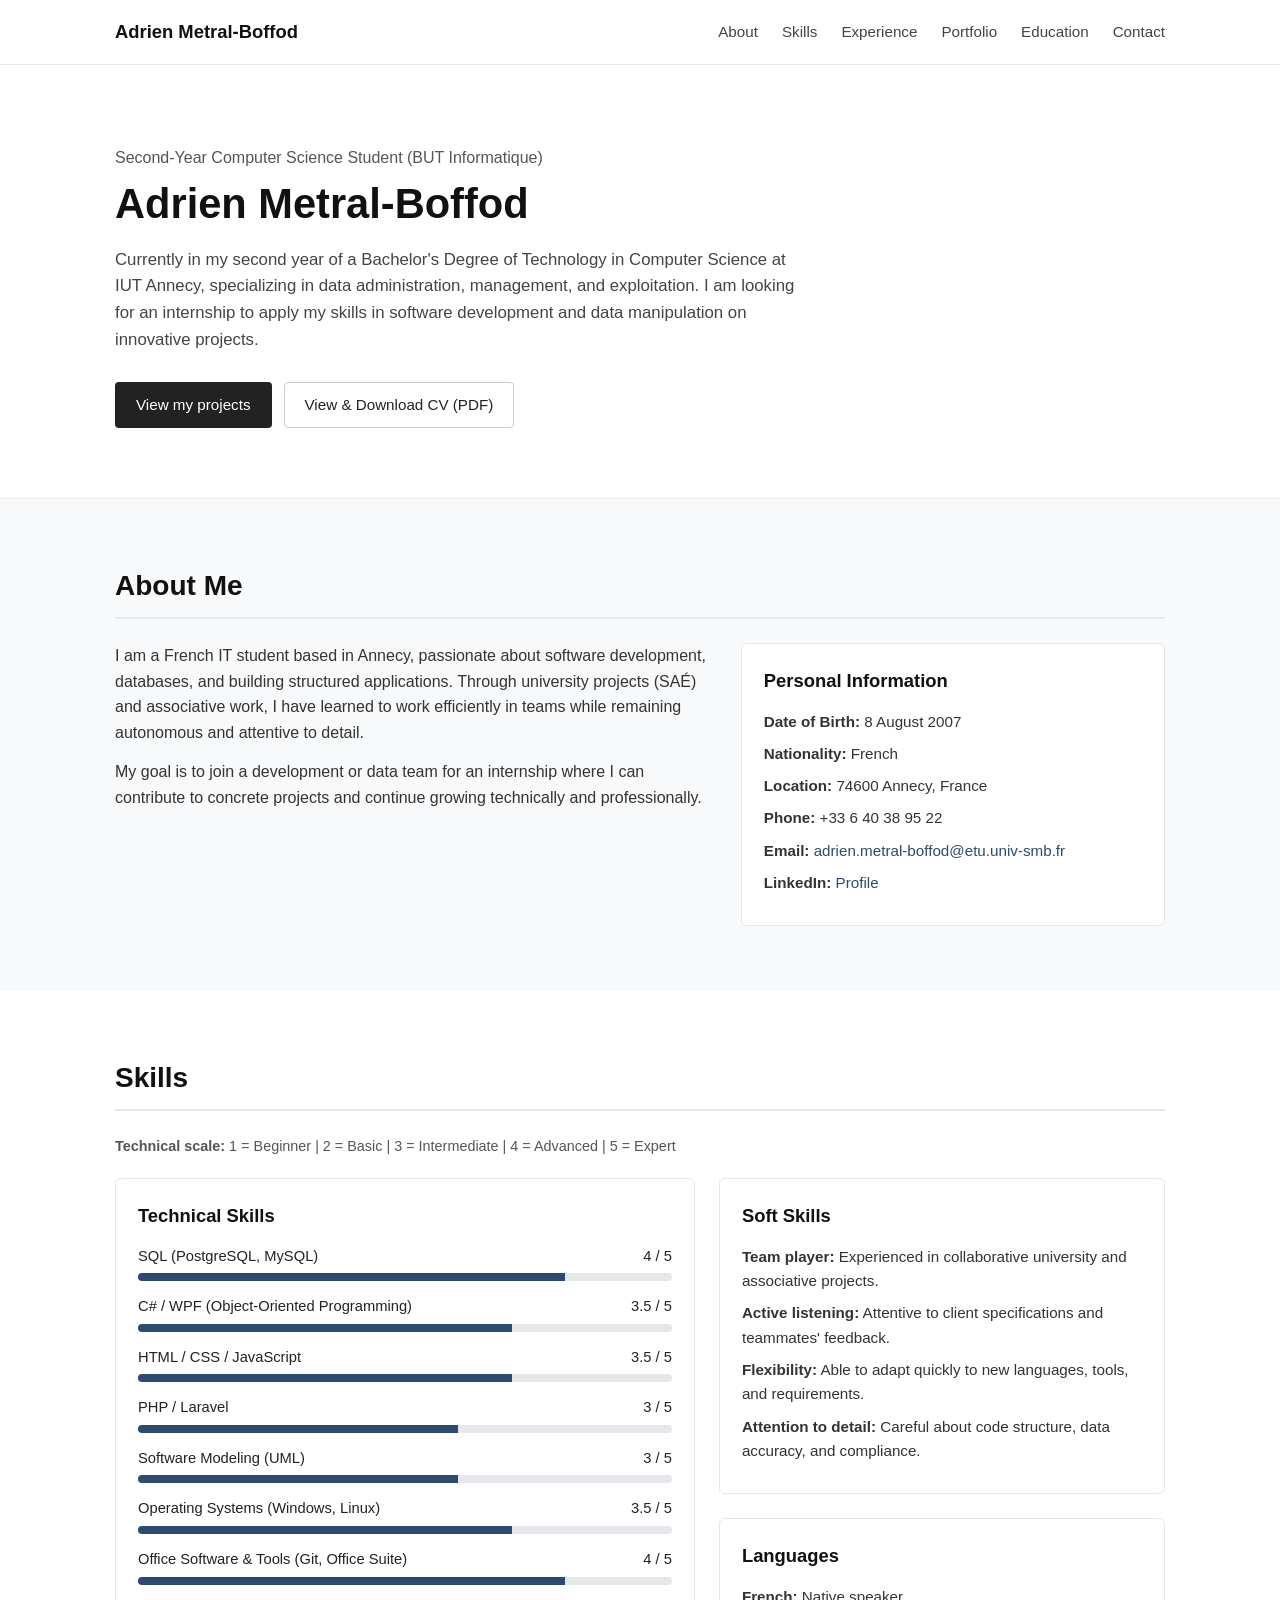
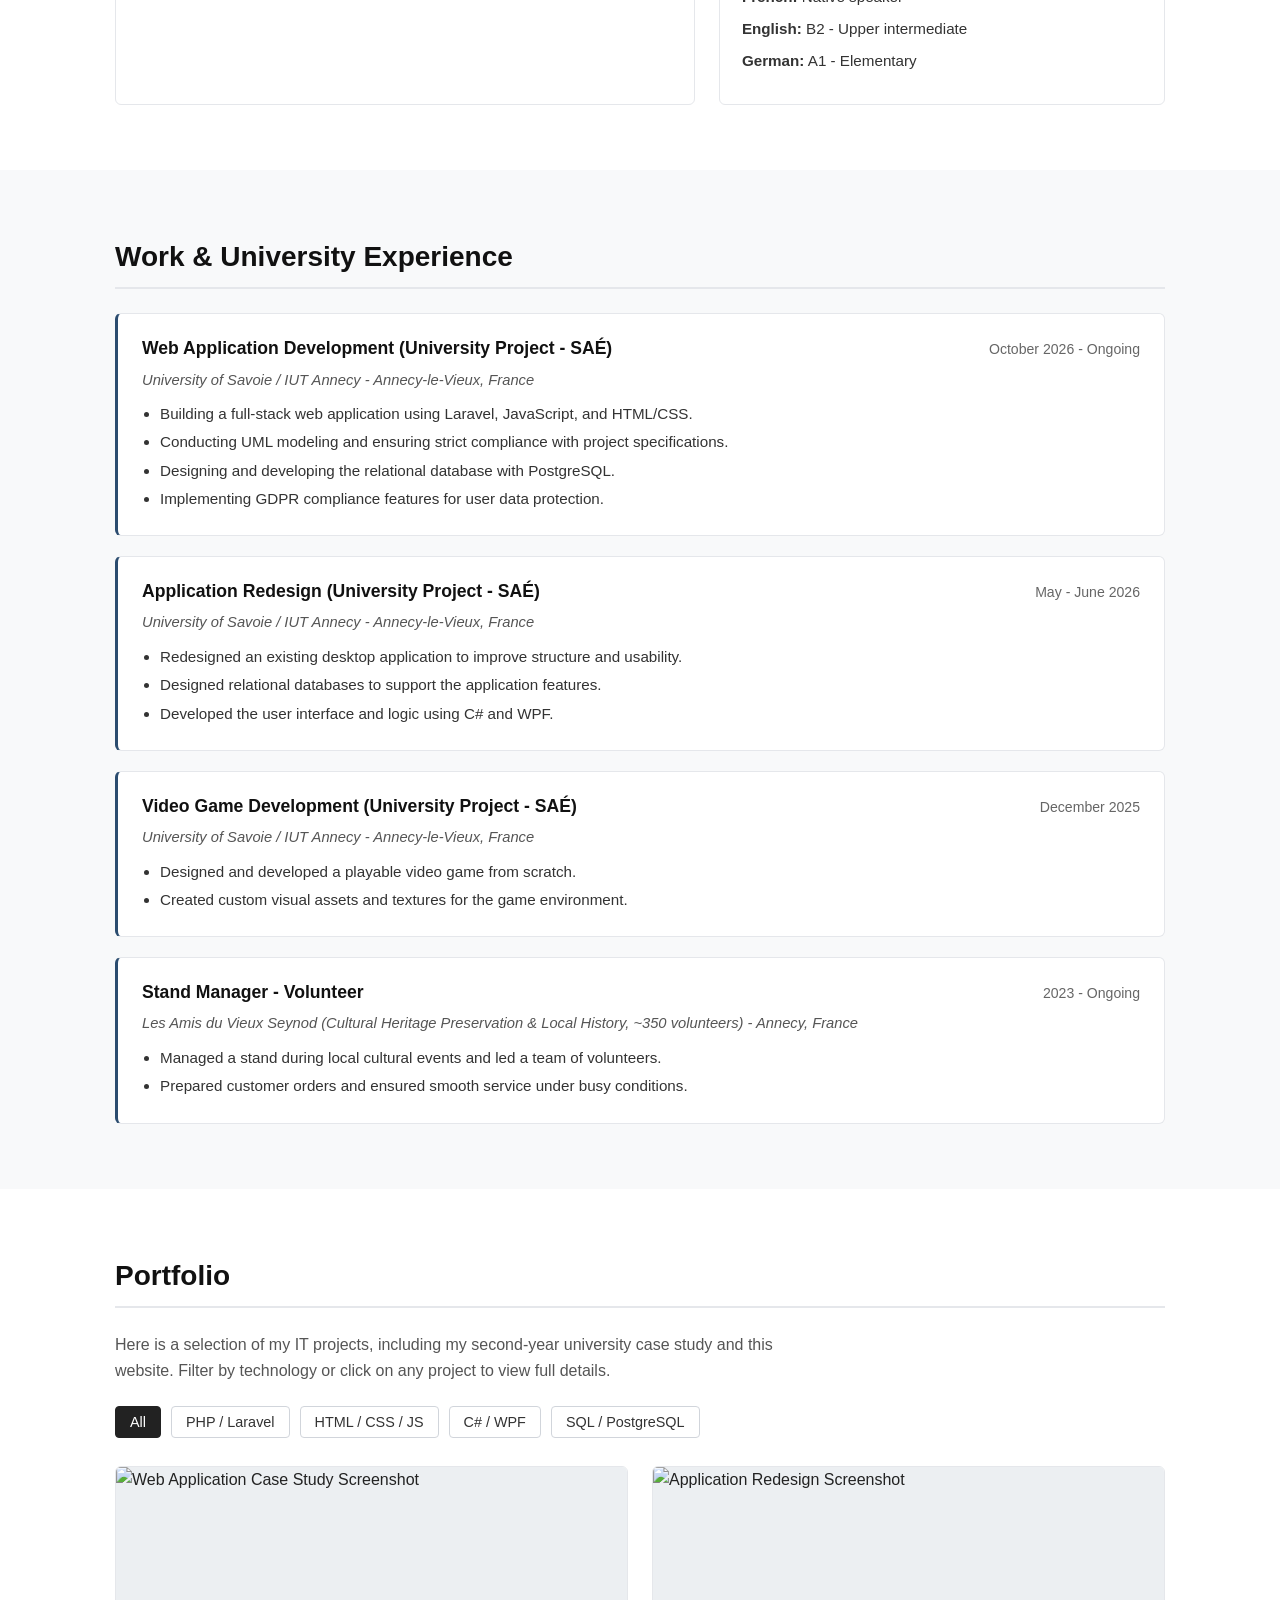
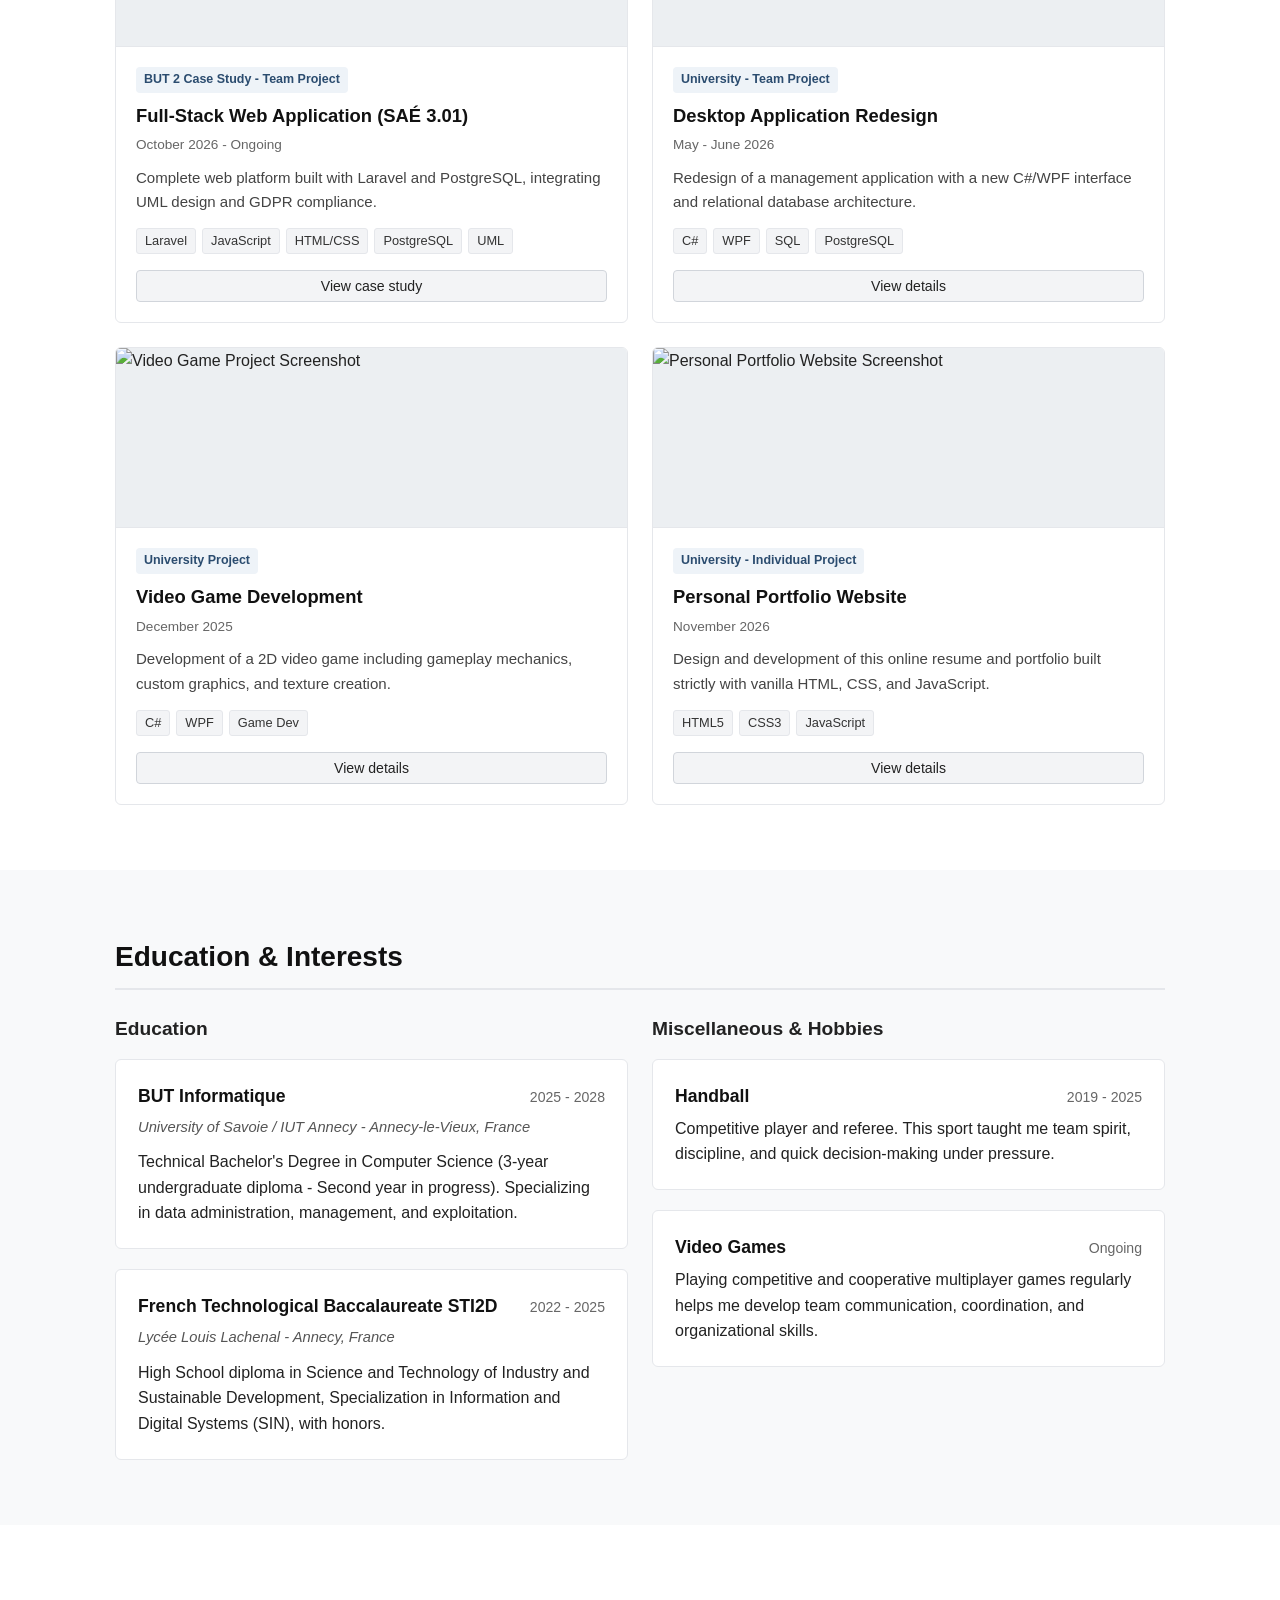
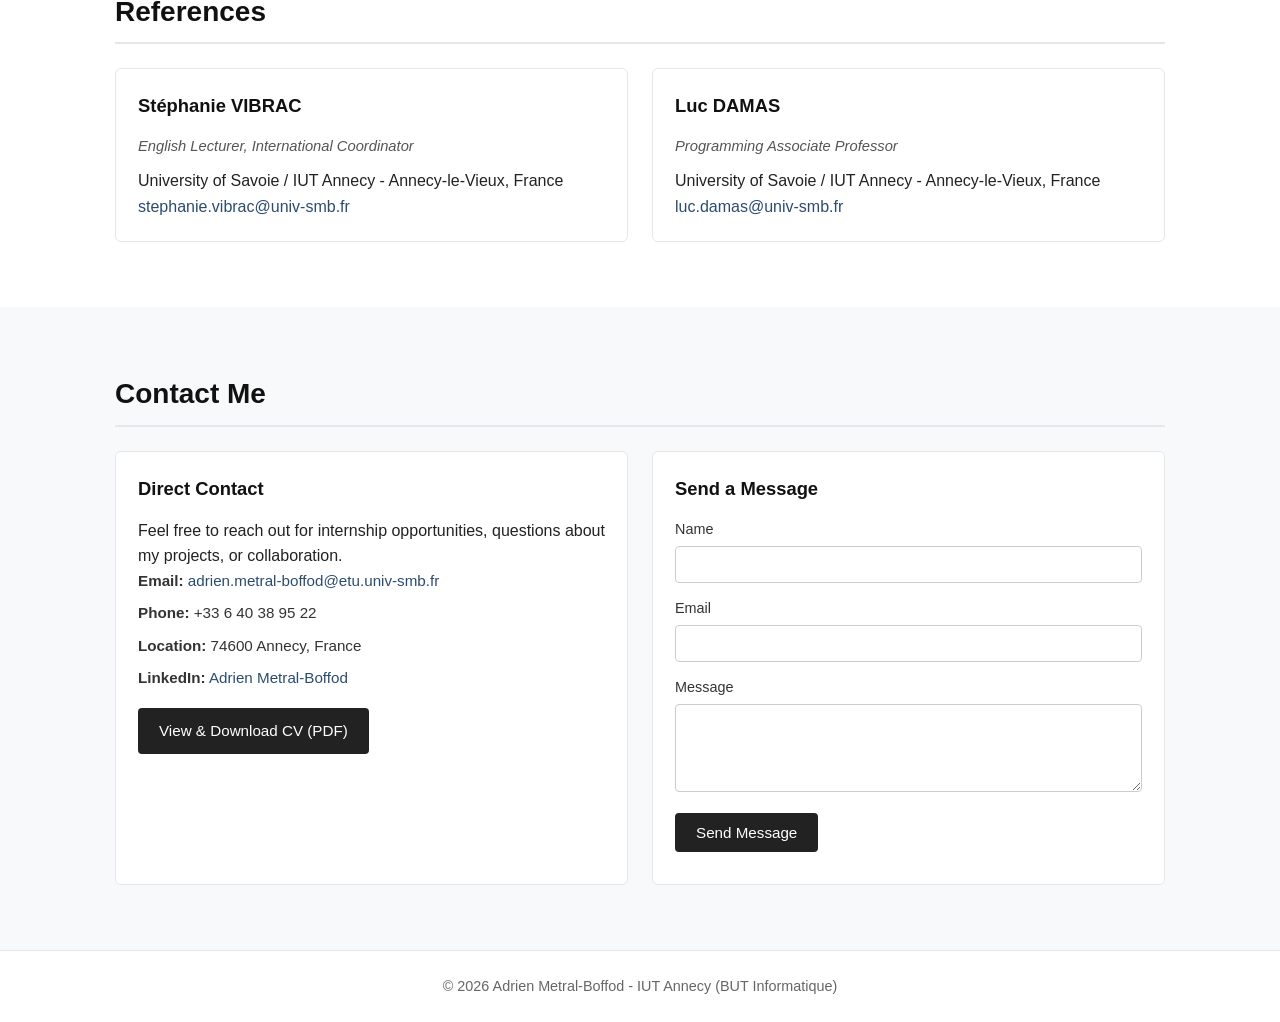
==== index.html @ 62844d19 "ajout fichiers" ====
<!DOCTYPE html>
<html lang="en">
<head>
    <meta charset="UTF-8">
    <meta name="viewport" content="width=device-width, initial-scale=1.0">
    <title>Adrien Metral-Boffod - Portfolio</title>
    <link rel="stylesheet" href="style.css">
</head>
<body>

    <header class="navbar">
        <div class="container nav-content">
            <a href="#home" class="logo">Adrien Metral-Boffod</a>
            <button id="menu-btn" class="menu-btn" aria-label="Menu">Menu</button>
            <nav id="nav-links" class="nav-links">
                <a href="#about">About</a>
                <a href="#skills">Skills</a>
                <a href="#experience">Experience</a>
                <a href="#portfolio">Portfolio</a>
                <a href="#education">Education</a>
                <a href="#contact">Contact</a>
            </nav>
        </div>
    </header>

    <main>
        <section id="home" class="hero">
            <div class="container">
                <p class="subtitle">Second-Year Computer Science Student (BUT Informatique)</p>
                <h1>Adrien Metral-Boffod</h1>
                <p class="hero-desc">
                    Currently in my second year of a Bachelor's Degree of Technology in Computer Science at IUT Annecy, specializing in data administration, management, and exploitation. I am looking for an internship to apply my skills in software development and data manipulation on innovative projects.
                </p>
                <div class="hero-buttons">
                    <a href="#portfolio" class="btn btn-primary">View my projects</a>
                    <a href="CV_english.pdf" target="_blank" rel="noopener" class="btn btn-secondary">View &amp; Download CV (PDF)</a>
                </div>
            </div>
        </section>

        <section id="about" class="section section-alt">
            <div class="container">
                <h2>About Me</h2>
                <div class="about-grid">
                    <div class="about-text">
                        <p>
                            I am a French IT student based in Annecy, passionate about software development, databases, and building structured applications. Through university projects (SAÉ) and associative work, I have learned to work efficiently in teams while remaining autonomous and attentive to detail.
                        </p>
                        <p>
                            My goal is to join a development or data team for an internship where I can contribute to concrete projects and continue growing technically and professionally.
                        </p>
                    </div>
                    <div class="info-box">
                        <h3>Personal Information</h3>
                        <ul>
                            <li><strong>Date of Birth:</strong> 8 August 2007</li>
                            <li><strong>Nationality:</strong> French</li>
                            <li><strong>Location:</strong> 74600 Annecy, France</li>
                            <li><strong>Phone:</strong> +33 6 40 38 95 22</li>
                            <li><strong>Email:</strong> <a href="mailto:adrien.metral-boffod@etu.univ-smb.fr">adrien.metral-boffod@etu.univ-smb.fr</a></li>
                            <li><strong>LinkedIn:</strong> <a href="https://www.linkedin.com/in/adrien-metral-boffod-19bb21397/" target="_blank" rel="noopener">Profile</a></li>
                        </ul>
                    </div>
                </div>
            </div>
        </section>

        <section id="skills" class="section">
            <div class="container">
                <h2>Skills</h2>
                <p class="scale-note">
                    <strong>Technical scale:</strong> 1 = Beginner | 2 = Basic | 3 = Intermediate | 4 = Advanced | 5 = Expert
                </p>

                <div class="skills-grid">
                    <div class="card">
                        <h3>Technical Skills</h3>
                        <div class="skill-item">
                            <div class="skill-header">
                                <span>SQL (PostgreSQL, MySQL)</span>
                                <span>4 / 5</span>
                            </div>
                            <div class="skill-bar"><div class="skill-level level-4"></div></div>
                        </div>
                        <div class="skill-item">
                            <div class="skill-header">
                                <span>C# / WPF (Object-Oriented Programming)</span>
                                <span>3.5 / 5</span>
                            </div>
                            <div class="skill-bar"><div class="skill-level level-35"></div></div>
                        </div>
                        <div class="skill-item">
                            <div class="skill-header">
                                <span>HTML / CSS / JavaScript</span>
                                <span>3.5 / 5</span>
                            </div>
                            <div class="skill-bar"><div class="skill-level level-35"></div></div>
                        </div>
                        <div class="skill-item">
                            <div class="skill-header">
                                <span>PHP / Laravel</span>
                                <span>3 / 5</span>
                            </div>
                            <div class="skill-bar"><div class="skill-level level-3"></div></div>
                        </div>
                        <div class="skill-item">
                            <div class="skill-header">
                                <span>Software Modeling (UML)</span>
                                <span>3 / 5</span>
                            </div>
                            <div class="skill-bar"><div class="skill-level level-3"></div></div>
                        </div>
                        <div class="skill-item">
                            <div class="skill-header">
                                <span>Operating Systems (Windows, Linux)</span>
                                <span>3.5 / 5</span>
                            </div>
                            <div class="skill-bar"><div class="skill-level level-35"></div></div>
                        </div>
                        <div class="skill-item">
                            <div class="skill-header">
                                <span>Office Software &amp; Tools (Git, Office Suite)</span>
                                <span>4 / 5</span>
                            </div>
                            <div class="skill-bar"><div class="skill-level level-4"></div></div>
                        </div>
                    </div>

                    <div class="skills-side">
                        <div class="card">
                            <h3>Soft Skills</h3>
                            <ul class="simple-list">
                                <li><strong>Team player:</strong> Experienced in collaborative university and associative projects.</li>
                                <li><strong>Active listening:</strong> Attentive to client specifications and teammates' feedback.</li>
                                <li><strong>Flexibility:</strong> Able to adapt quickly to new languages, tools, and requirements.</li>
                                <li><strong>Attention to detail:</strong> Careful about code structure, data accuracy, and compliance.</li>
                            </ul>
                        </div>

                        <div class="card">
                            <h3>Languages</h3>
                            <ul class="simple-list">
                                <li><strong>French:</strong> Native speaker</li>
                                <li><strong>English:</strong> B2 - Upper intermediate</li>
                                <li><strong>German:</strong> A1 - Elementary</li>
                            </ul>
                        </div>
                    </div>
                </div>
            </div>
        </section>

        <section id="experience" class="section section-alt">
            <div class="container">
                <h2>Work &amp; University Experience</h2>
                <div class="timeline">
                    <article class="timeline-item">
                        <div class="timeline-header">
                            <h3>Web Application Development (University Project - SAÉ)</h3>
                            <span class="date">October 2026 - Ongoing</span>
                        </div>
                        <p class="place">University of Savoie / IUT Annecy - Annecy-le-Vieux, France</p>
                        <ul>
                            <li>Building a full-stack web application using Laravel, JavaScript, and HTML/CSS.</li>
                            <li>Conducting UML modeling and ensuring strict compliance with project specifications.</li>
                            <li>Designing and developing the relational database with PostgreSQL.</li>
                            <li>Implementing GDPR compliance features for user data protection.</li>
                        </ul>
                    </article>

                    <article class="timeline-item">
                        <div class="timeline-header">
                            <h3>Application Redesign (University Project - SAÉ)</h3>
                            <span class="date">May - June 2026</span>
                        </div>
                        <p class="place">University of Savoie / IUT Annecy - Annecy-le-Vieux, France</p>
                        <ul>
                            <li>Redesigned an existing desktop application to improve structure and usability.</li>
                            <li>Designed relational databases to support the application features.</li>
                            <li>Developed the user interface and logic using C# and WPF.</li>
                        </ul>
                    </article>

                    <article class="timeline-item">
                        <div class="timeline-header">
                            <h3>Video Game Development (University Project - SAÉ)</h3>
                            <span class="date">December 2025</span>
                        </div>
                        <p class="place">University of Savoie / IUT Annecy - Annecy-le-Vieux, France</p>
                        <ul>
                            <li>Designed and developed a playable video game from scratch.</li>
                            <li>Created custom visual assets and textures for the game environment.</li>
                        </ul>
                    </article>

                    <article class="timeline-item">
                        <div class="timeline-header">
                            <h3>Stand Manager - Volunteer</h3>
                            <span class="date">2023 - Ongoing</span>
                        </div>
                        <p class="place">Les Amis du Vieux Seynod (Cultural Heritage Preservation &amp; Local History, ~350 volunteers) - Annecy, France</p>
                        <ul>
                            <li>Managed a stand during local cultural events and led a team of volunteers.</li>
                            <li>Prepared customer orders and ensured smooth service under busy conditions.</li>
                        </ul>
                    </article>
                </div>
            </div>
        </section>

        <section id="portfolio" class="section">
            <div class="container">
                <h2>Portfolio</h2>
                <p class="section-intro">
                    Here is a selection of my IT projects, including my second-year university case study and this website. Filter by technology or click on any project to view full details.
                </p>

                <div class="filter-buttons">
                    <button class="filter-btn active" data-filter="all">All</button>
                    <button class="filter-btn" data-filter="laravel">PHP / Laravel</button>
                    <button class="filter-btn" data-filter="web">HTML / CSS / JS</button>
                    <button class="filter-btn" data-filter="csharp">C# / WPF</button>
                    <button class="filter-btn" data-filter="sql">SQL / PostgreSQL</button>
                </div>

                <div class="projects-grid">
                    <article class="project-card" data-tech="laravel web sql">
                        <div class="project-thumb">
                            <img src="images/projet-laravel.png" alt="Web Application Case Study Screenshot">
                        </div>
                        <div class="project-body">
                            <span class="project-badge">BUT 2 Case Study - Team Project</span>
                            <h3>Full-Stack Web Application (SAÉ 3.01)</h3>
                            <p class="project-date">October 2026 - Ongoing</p>
                            <p class="project-summary">
                                Complete web platform built with Laravel and PostgreSQL, integrating UML design and GDPR compliance.
                            </p>
                            <div class="tech-tags">
                                <span>Laravel</span>
                                <span>JavaScript</span>
                                <span>HTML/CSS</span>
                                <span>PostgreSQL</span>
                                <span>UML</span>
                            </div>
                            <button class="btn btn-small open-modal-btn" data-project="laravel-sae">View case study</button>
                        </div>
                    </article>

                    <article class="project-card" data-tech="csharp sql">
                        <div class="project-thumb">
                            <img src="images/projet-wpf.png" alt="Application Redesign Screenshot">
                        </div>
                        <div class="project-body">
                            <span class="project-badge">University - Team Project</span>
                            <h3>Desktop Application Redesign</h3>
                            <p class="project-date">May - June 2026</p>
                            <p class="project-summary">
                                Redesign of a management application with a new C#/WPF interface and relational database architecture.
                            </p>
                            <div class="tech-tags">
                                <span>C#</span>
                                <span>WPF</span>
                                <span>SQL</span>
                                <span>PostgreSQL</span>
                            </div>
                            <button class="btn btn-small open-modal-btn" data-project="wpf-redesign">View details</button>
                        </div>
                    </article>

                    <article class="project-card" data-tech="csharp">
                        <div class="project-thumb">
                            <img src="images/projet-jeu.png" alt="Video Game Project Screenshot">
                        </div>
                        <div class="project-body">
                            <span class="project-badge">University Project</span>
                            <h3>Video Game Development</h3>
                            <p class="project-date">December 2025</p>
                            <p class="project-summary">
                                Development of a 2D video game including gameplay mechanics, custom graphics, and texture creation.
                            </p>
                            <div class="tech-tags">
                                <span>C#</span>
                                <span>WPF</span>
                                <span>Game Dev</span>
                            </div>
                            <button class="btn btn-small open-modal-btn" data-project="video-game">View details</button>
                        </div>
                    </article>

                    <article class="project-card" data-tech="web">
                        <div class="project-thumb">
                            <img src="images/projet-portfolio.png" alt="Personal Portfolio Website Screenshot">
                        </div>
                        <div class="project-body">
                            <span class="project-badge">University - Individual Project</span>
                            <h3>Personal Portfolio Website</h3>
                            <p class="project-date">November 2026</p>
                            <p class="project-summary">
                                Design and development of this online resume and portfolio built strictly with vanilla HTML, CSS, and JavaScript.
                            </p>
                            <div class="tech-tags">
                                <span>HTML5</span>
                                <span>CSS3</span>
                                <span>JavaScript</span>
                            </div>
                            <button class="btn btn-small open-modal-btn" data-project="portfolio-site">View details</button>
                        </div>
                    </article>
                </div>
            </div>
        </section>

        <section id="education" class="section section-alt">
            <div class="container">
                <h2>Education &amp; Interests</h2>
                <div class="two-col">
                    <div>
                        <h3 class="sub-heading">Education</h3>
                        <div class="card mb-20">
                            <div class="timeline-header">
                                <h4>BUT Informatique</h4>
                                <span class="date">2025 - 2028</span>
                            </div>
                            <p class="place">University of Savoie / IUT Annecy - Annecy-le-Vieux, France</p>
                            <p>
                                Technical Bachelor's Degree in Computer Science (3-year undergraduate diploma - Second year in progress). Specializing in data administration, management, and exploitation.
                            </p>
                        </div>

                        <div class="card">
                            <div class="timeline-header">
                                <h4>French Technological Baccalaureate STI2D</h4>
                                <span class="date">2022 - 2025</span>
                            </div>
                            <p class="place">Lycée Louis Lachenal - Annecy, France</p>
                            <p>
                                High School diploma in Science and Technology of Industry and Sustainable Development, Specialization in Information and Digital Systems (SIN), with honors.
                            </p>
                        </div>
                    </div>

                    <div>
                        <h3 class="sub-heading">Miscellaneous &amp; Hobbies</h3>
                        <div class="card mb-20">
                            <div class="timeline-header">
                                <h4>Handball</h4>
                                <span class="date">2019 - 2025</span>
                            </div>
                            <p>
                                Competitive player and referee. This sport taught me team spirit, discipline, and quick decision-making under pressure.
                            </p>
                        </div>

                        <div class="card">
                            <div class="timeline-header">
                                <h4>Video Games</h4>
                                <span class="date">Ongoing</span>
                            </div>
                            <p>
                                Playing competitive and cooperative multiplayer games regularly helps me develop team communication, coordination, and organizational skills.
                            </p>
                        </div>
                    </div>
                </div>
            </div>
        </section>

        <section id="references" class="section">
            <div class="container">
                <h2>References</h2>
                <div class="two-col">
                    <div class="card">
                        <h3>Stéphanie VIBRAC</h3>
                        <p class="place">English Lecturer, International Coordinator</p>
                        <p>University of Savoie / IUT Annecy - Annecy-le-Vieux, France</p>
                        <p><a href="mailto:stephanie.vibrac@univ-smb.fr">stephanie.vibrac@univ-smb.fr</a></p>
                    </div>
                    <div class="card">
                        <h3>Luc DAMAS</h3>
                        <p class="place">Programming Associate Professor</p>
                        <p>University of Savoie / IUT Annecy - Annecy-le-Vieux, France</p>
                        <p><a href="mailto:luc.damas@univ-smb.fr">luc.damas@univ-smb.fr</a></p>
                    </div>
                </div>
            </div>
        </section>

        <section id="contact" class="section section-alt">
            <div class="container">
                <h2>Contact Me</h2>
                <div class="two-col">
                    <div class="card">
                        <h3>Direct Contact</h3>
                        <p>Feel free to reach out for internship opportunities, questions about my projects, or collaboration.</p>
                        <ul class="simple-list">
                            <li><strong>Email:</strong> <a href="mailto:adrien.metral-boffod@etu.univ-smb.fr">adrien.metral-boffod@etu.univ-smb.fr</a></li>
                            <li><strong>Phone:</strong> +33 6 40 38 95 22</li>
                            <li><strong>Location:</strong> 74600 Annecy, France</li>
                            <li><strong>LinkedIn:</strong> <a href="https://www.linkedin.com/in/adrien-metral-boffod-19bb21397/" target="_blank" rel="noopener">Adrien Metral-Boffod</a></li>
                        </ul>
                        <div class="cv-contact-wrap">
                            <a href="CV_english.pdf" target="_blank" rel="noopener" class="btn btn-primary">View &amp; Download CV (PDF)</a>
                        </div>
                    </div>

                    <div class="card">
                        <h3>Send a Message</h3>
                        <form id="contact-form" class="contact-form">
                            <div class="form-group">
                                <label for="name">Name</label>
                                <input type="text" id="name" name="name" required>
                            </div>
                            <div class="form-group">
                                <label for="email">Email</label>
                                <input type="email" id="email" name="email" required>
                            </div>
                            <div class="form-group">
                                <label for="message">Message</label>
                                <textarea id="message" name="message" rows="4" required></textarea>
                            </div>
                            <button type="submit" class="btn btn-primary">Send Message</button>
                            <p id="form-status" class="form-status"></p>
                        </form>
                    </div>
                </div>
            </div>
        </section>
    </main>

    <footer class="footer">
        <div class="container">
            <p>&copy; 2026 Adrien Metral-Boffod - IUT Annecy (BUT Informatique)</p>
        </div>
    </footer>

    <div id="project-modal" class="modal">
        <div class="modal-content">
            <button id="close-modal" class="close-btn" aria-label="Close">&times;</button>
            <span id="modal-type" class="project-badge"></span>
            <h3 id="modal-title"></h3>
            <p id="modal-date" class="modal-date"></p>
            <img id="modal-img" src="" alt="Project preview" class="modal-img">
            <div class="modal-section">
                <h4>Context &amp; Objectives</h4>
                <p id="modal-context"></p>
            </div>
            <div class="modal-section">
                <h4>My Role &amp; Contributions</h4>
                <p id="modal-role"></p>
            </div>
            <div class="modal-section">
                <h4>Project Management</h4>
                <p id="modal-org"></p>
            </div>
            <div class="modal-section">
                <h4>Technologies Used</h4>
                <div id="modal-tech" class="tech-tags"></div>
            </div>
            <div id="modal-link-wrap" class="modal-section">
                <a id="modal-link" href="#" target="_blank" rel="noopener" class="btn btn-secondary">View repository / live project</a>
            </div>
        </div>
    </div>

    <script src="script.js"></script>
</body>
</html>
---- style.css ----
* {
    box-sizing: border-box;
    margin: 0;
    padding: 0;
}

html {
    scroll-behavior: smooth;
}

body {
    font-family: "Segoe UI", Roboto, Helvetica, Arial, sans-serif;
    color: #222222;
    background-color: #ffffff;
    line-height: 1.6;
}

a {
    color: #2b4c6f;
    text-decoration: none;
}

a:hover {
    text-decoration: underline;
}

.container {
    width: 90%;
    max-width: 1050px;
    margin: 0 auto;
}

.navbar {
    position: sticky;
    top: 0;
    background-color: #ffffff;
    border-bottom: 1px solid #e5e7eb;
    z-index: 100;
}

.nav-content {
    display: flex;
    justify-content: space-between;
    align-items: center;
    height: 64px;
}

.logo {
    font-size: 1.15rem;
    font-weight: 700;
    color: #111111;
}

.logo:hover {
    text-decoration: none;
}

.nav-links {
    display: flex;
    gap: 24px;
}

.nav-links a {
    color: #444444;
    font-size: 0.95rem;
    font-weight: 500;
}

.nav-links a:hover {
    color: #111111;
    text-decoration: none;
}

.menu-btn {
    display: none;
    background-color: #ffffff;
    border: 1px solid #cccccc;
    padding: 6px 12px;
    border-radius: 4px;
    cursor: pointer;
    font-size: 0.9rem;
}

.hero {
    padding: 80px 0 70px 0;
    border-bottom: 1px solid #eeeeee;
}

.subtitle {
    color: #555555;
    font-size: 1rem;
    margin-bottom: 8px;
}

.hero h1 {
    font-size: 2.6rem;
    color: #111111;
    margin-bottom: 18px;
    line-height: 1.2;
}

.hero-desc {
    max-width: 700px;
    font-size: 1.05rem;
    color: #444444;
    margin-bottom: 28px;
}

.hero-buttons {
    display: flex;
    flex-wrap: wrap;
    gap: 12px;
}

.btn {
    display: inline-block;
    padding: 10px 20px;
    border-radius: 4px;
    font-size: 0.95rem;
    font-weight: 500;
    cursor: pointer;
    border: 1px solid transparent;
    transition: background-color 0.2s, color 0.2s, border-color 0.2s;
}

.btn:hover {
    text-decoration: none;
}

.btn-primary {
    background-color: #222222;
    color: #ffffff;
}

.btn-primary:hover {
    background-color: #3d3d3d;
}

.btn-secondary {
    background-color: #ffffff;
    color: #222222;
    border-color: #cccccc;
}

.btn-secondary:hover {
    border-color: #222222;
}

.btn-small {
    padding: 7px 14px;
    font-size: 0.88rem;
    background-color: #f3f4f6;
    color: #222222;
    border-color: #d1d5db;
}

.btn-small:hover {
    background-color: #222222;
    color: #ffffff;
    border-color: #222222;
}

.section {
    padding: 65px 0;
}

.section-alt {
    background-color: #f8f9fa;
}

.section h2 {
    font-size: 1.75rem;
    color: #111111;
    margin-bottom: 24px;
    padding-bottom: 8px;
    border-bottom: 2px solid #e5e7eb;
}

.section-intro {
    color: #555555;
    margin-bottom: 22px;
    max-width: 720px;
}

.about-grid {
    display: grid;
    grid-template-columns: 1.4fr 1fr;
    gap: 32px;
    align-items: start;
}

.about-text p {
    margin-bottom: 14px;
    color: #333333;
}

.info-box,
.card {
    background-color: #ffffff;
    border: 1px solid #e5e7eb;
    border-radius: 6px;
    padding: 22px;
}

.info-box h3,
.card h3 {
    font-size: 1.15rem;
    margin-bottom: 14px;
    color: #111111;
}

.info-box ul,
.simple-list {
    list-style: none;
}

.info-box li,
.simple-list li {
    margin-bottom: 8px;
    font-size: 0.95rem;
    color: #333333;
}

.scale-note {
    font-size: 0.9rem;
    color: #555555;
    margin-bottom: 20px;
}

.skills-grid {
    display: grid;
    grid-template-columns: 1.3fr 1fr;
    gap: 24px;
}

.skills-side {
    display: flex;
    flex-direction: column;
    gap: 24px;
}

.skill-item {
    margin-bottom: 14px;
}

.skill-header {
    display: flex;
    justify-content: space-between;
    font-size: 0.92rem;
    margin-bottom: 5px;
    color: #222222;
}

.skill-bar {
    width: 100%;
    height: 8px;
    background-color: #e5e7eb;
    border-radius: 4px;
    overflow: hidden;
}

.skill-level {
    height: 100%;
    background-color: #2b4c6f;
}

.level-3 {
    width: 60%;
}

.level-35 {
    width: 70%;
}

.level-4 {
    width: 80%;
}

.timeline {
    display: flex;
    flex-direction: column;
    gap: 20px;
}

.timeline-item {
    background-color: #ffffff;
    border: 1px solid #e5e7eb;
    border-left: 3px solid #2b4c6f;
    border-radius: 6px;
    padding: 20px 24px;
}

.timeline-header {
    display: flex;
    justify-content: space-between;
    align-items: baseline;
    flex-wrap: wrap;
    gap: 8px;
    margin-bottom: 6px;
}

.timeline-header h3,
.timeline-header h4 {
    font-size: 1.1rem;
    color: #111111;
}

.date {
    font-size: 0.88rem;
    color: #666666;
    font-weight: 500;
}

.place {
    font-size: 0.92rem;
    color: #555555;
    margin-bottom: 10px;
    font-style: italic;
}

.timeline-item ul {
    padding-left: 18px;
    color: #333333;
    font-size: 0.95rem;
}

.timeline-item li {
    margin-bottom: 4px;
}

.filter-buttons {
    display: flex;
    flex-wrap: wrap;
    gap: 10px;
    margin-bottom: 28px;
}

.filter-btn {
    padding: 7px 14px;
    background-color: #ffffff;
    border: 1px solid #d1d5db;
    border-radius: 4px;
    cursor: pointer;
    font-size: 0.9rem;
    color: #333333;
    transition: background-color 0.2s, color 0.2s;
}

.filter-btn:hover {
    border-color: #222222;
}

.filter-btn.active {
    background-color: #222222;
    color: #ffffff;
    border-color: #222222;
}

.projects-grid {
    display: grid;
    grid-template-columns: repeat(2, 1fr);
    gap: 24px;
}

.project-card {
    background-color: #ffffff;
    border: 1px solid #e5e7eb;
    border-radius: 6px;
    overflow: hidden;
    display: flex;
    flex-direction: column;
}

.project-thumb {
    width: 100%;
    height: 180px;
    background-color: #eceff2;
    border-bottom: 1px solid #e5e7eb;
    overflow: hidden;
}

.project-thumb img {
    width: 100%;
    height: 100%;
    object-fit: cover;
    display: block;
}

.project-body {
    padding: 20px;
    display: flex;
    flex-direction: column;
    flex-grow: 1;
}

.project-badge {
    display: inline-block;
    font-size: 0.78rem;
    font-weight: 600;
    color: #2b4c6f;
    background-color: #eef3f8;
    padding: 3px 8px;
    border-radius: 4px;
    margin-bottom: 8px;
    align-self: flex-start;
}

.project-body h3 {
    font-size: 1.15rem;
    margin-bottom: 4px;
    color: #111111;
}

.project-date {
    font-size: 0.85rem;
    color: #666666;
    margin-bottom: 10px;
}

.project-summary {
    font-size: 0.94rem;
    color: #444444;
    margin-bottom: 14px;
    flex-grow: 1;
}

.tech-tags {
    display: flex;
    flex-wrap: wrap;
    gap: 6px;
    margin-bottom: 16px;
}

.tech-tags span {
    font-size: 0.8rem;
    background-color: #f3f4f6;
    color: #333333;
    border: 1px solid #e5e7eb;
    padding: 2px 8px;
    border-radius: 3px;
}

.two-col {
    display: grid;
    grid-template-columns: repeat(2, 1fr);
    gap: 24px;
}

.sub-heading {
    font-size: 1.2rem;
    margin-bottom: 14px;
    color: #222222;
}

.mb-20 {
    margin-bottom: 20px;
}

.cv-contact-wrap {
    margin-top: 18px;
}

.contact-form .form-group {
    margin-bottom: 14px;
}

.contact-form label {
    display: block;
    font-size: 0.9rem;
    margin-bottom: 5px;
    color: #333333;
}

.contact-form input,
.contact-form textarea {
    width: 100%;
    padding: 9px 10px;
    border: 1px solid #cccccc;
    border-radius: 4px;
    font-family: inherit;
    font-size: 0.95rem;
}

.contact-form input:focus,
.contact-form textarea:focus {
    outline: none;
    border-color: #2b4c6f;
}

.form-status {
    margin-top: 10px;
    font-size: 0.9rem;
    color: #2b4c6f;
}

.footer {
    border-top: 1px solid #e5e7eb;
    padding: 24px 0;
    text-align: center;
    font-size: 0.9rem;
    color: #666666;
}

.modal {
    display: none;
    position: fixed;
    top: 0;
    left: 0;
    width: 100%;
    height: 100%;
    background-color: rgba(0, 0, 0, 0.55);
    z-index: 200;
    padding: 20px;
    overflow-y: auto;
}

.modal.open {
    display: flex;
    justify-content: center;
    align-items: flex-start;
}

.modal-content {
    background-color: #ffffff;
    width: 100%;
    max-width: 680px;
    margin: 40px auto;
    border-radius: 6px;
    padding: 28px;
    position: relative;
}

.close-btn {
    position: absolute;
    top: 14px;
    right: 18px;
    background: none;
    border: none;
    font-size: 1.8rem;
    cursor: pointer;
    color: #555555;
}

.close-btn:hover {
    color: #111111;
}

.modal-content h3 {
    font-size: 1.4rem;
    margin-bottom: 4px;
}

.modal-date {
    font-size: 0.9rem;
    color: #666666;
    margin-bottom: 16px;
}

.modal-img {
    width: 100%;
    max-height: 260px;
    object-fit: cover;
    border: 1px solid #e5e7eb;
    border-radius: 4px;
    margin-bottom: 18px;
    background-color: #eceff2;
}

.modal-section {
    margin-bottom: 16px;
}

.modal-section h4 {
    font-size: 1rem;
    margin-bottom: 6px;
    color: #111111;
}

.modal-section p {
    font-size: 0.95rem;
    color: #333333;
}

@media (max-width: 768px) {
    .menu-btn {
        display: block;
    }

    .nav-links {
        display: none;
        flex-direction: column;
        position: absolute;
        top: 64px;
        left: 0;
        width: 100%;
        background-color: #ffffff;
        border-bottom: 1px solid #e5e7eb;
        padding: 16px 5%;
        gap: 12px;
    }

    .nav-links.show {
        display: flex;
    }

    .hero h1 {
        font-size: 2rem;
    }

    .about-grid,
    .skills-grid,
    .projects-grid,
    .two-col {
        grid-template-columns: 1fr;
    }
}
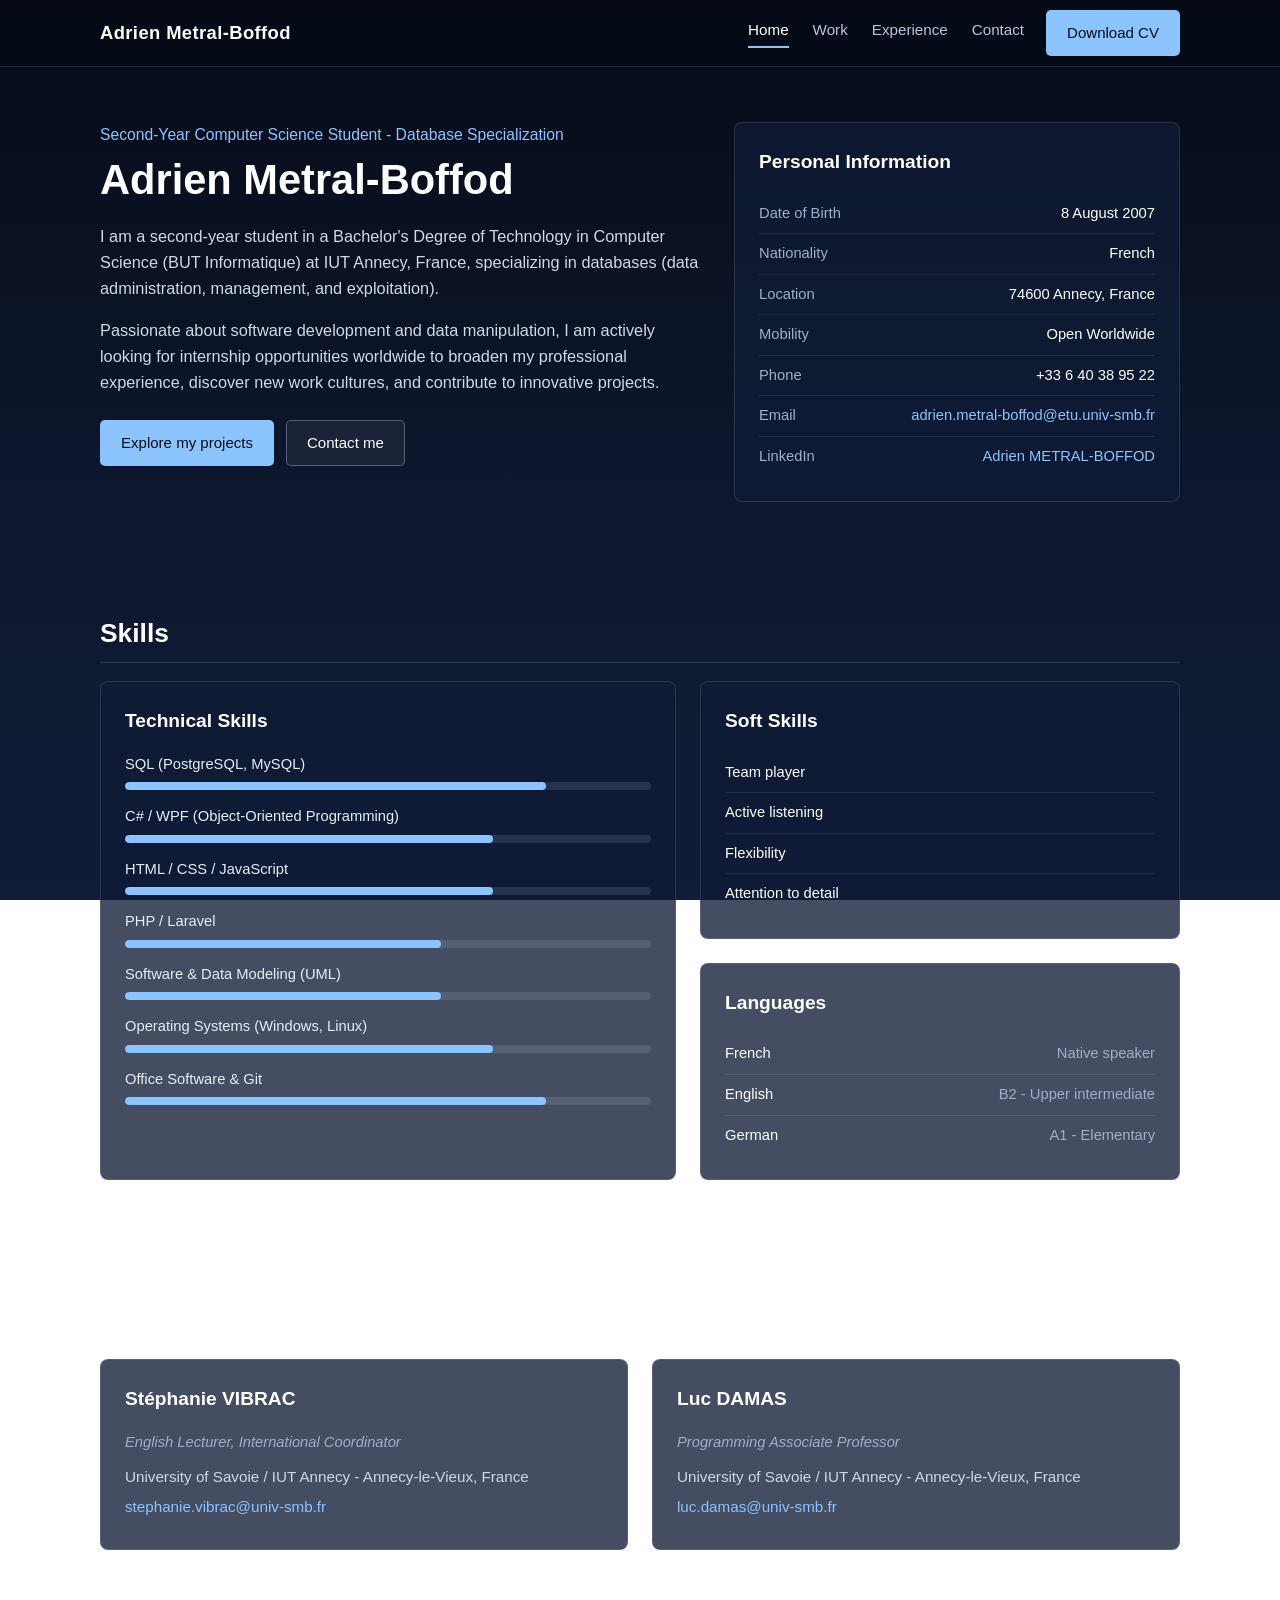
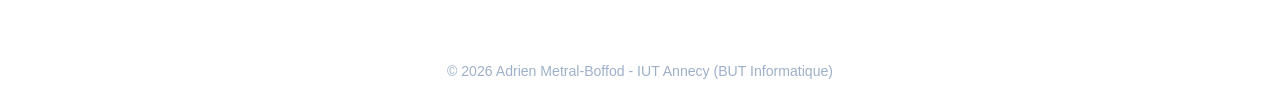
==== commit f60591df: "il faut ajouter les images" ====
--- a/index.html
+++ b/index.html
@@ -3,146 +3,139 @@
 <head>
     <meta charset="UTF-8">
     <meta name="viewport" content="width=device-width, initial-scale=1.0">
-    <title>Adrien Metral-Boffod - Portfolio</title>
+    <title>Adrien Metral-Boffod - Home</title>
     <link rel="stylesheet" href="style.css">
 </head>
 <body>
 
+    <div id="stars-bg"></div>
+
     <header class="navbar">
         <div class="container nav-content">
-            <a href="#home" class="logo">Adrien Metral-Boffod</a>
-            <button id="menu-btn" class="menu-btn" aria-label="Menu">Menu</button>
-            <nav id="nav-links" class="nav-links">
-                <a href="#about">About</a>
-                <a href="#skills">Skills</a>
-                <a href="#experience">Experience</a>
-                <a href="#portfolio">Portfolio</a>
-                <a href="#education">Education</a>
-                <a href="#contact">Contact</a>
-            </nav>
+            <a href="index.html" class="logo">Adrien Metral-Boffod</a>
+            <div class="nav-right">
+                <nav id="nav-links" class="nav-links">
+                    <a href="index.html" class="active-link">Home</a>
+                    <a href="work.html">Work</a>
+                    <a href="experience.html">Experience</a>
+                    <a href="contact.html">Contact</a>
+                </nav>
+                <a href="CV_english.pdf" target="_blank" rel="noopener" class="btn btn-cv">Download CV</a>
+                <button id="menu-btn" class="menu-btn" aria-label="Menu">Menu</button>
+            </div>
         </div>
     </header>
 
     <main>
-        <section id="home" class="hero">
+        <section class="section">
             <div class="container">
-                <p class="subtitle">Second-Year Computer Science Student (BUT Informatique)</p>
-                <h1>Adrien Metral-Boffod</h1>
-                <p class="hero-desc">
-                    Currently in my second year of a Bachelor's Degree of Technology in Computer Science at IUT Annecy, specializing in data administration, management, and exploitation. I am looking for an internship to apply my skills in software development and data manipulation on innovative projects.
-                </p>
-                <div class="hero-buttons">
-                    <a href="#portfolio" class="btn btn-primary">View my projects</a>
-                    <a href="CV_english.pdf" target="_blank" rel="noopener" class="btn btn-secondary">View &amp; Download CV (PDF)</a>
-                </div>
-            </div>
-        </section>
+                <div class="home-top">
+                    <div class="intro-block">
+                        <p class="subtitle">Second-Year Computer Science Student - Database Specialization</p>
+                        <h1>Adrien Metral-Boffod</h1>
+                        <p class="intro-text">
+                            I am a second-year student in a Bachelor's Degree of Technology in Computer Science (BUT Informatique) at IUT Annecy, France, specializing in databases (data administration, management, and exploitation).
+                        </p>
+                        <p class="intro-text">
+                            Passionate about software development and data manipulation, I am actively looking for internship opportunities worldwide to broaden my professional experience, discover new work cultures, and contribute to innovative projects.
+                        </p>
+                        <div class="hero-buttons">
+                            <a href="work.html" class="btn btn-primary">Explore my projects</a>
+                            <a href="contact.html" class="btn btn-secondary">Contact me</a>
+                        </div>
+                    </div>
 
-        <section id="about" class="section section-alt">
-            <div class="container">
-                <h2>About Me</h2>
-                <div class="about-grid">
-                    <div class="about-text">
-                        <p>
-                            I am a French IT student based in Annecy, passionate about software development, databases, and building structured applications. Through university projects (SAÉ) and associative work, I have learned to work efficiently in teams while remaining autonomous and attentive to detail.
-                        </p>
-                        <p>
-                            My goal is to join a development or data team for an internship where I can contribute to concrete projects and continue growing technically and professionally.
-                        </p>
-                    </div>
-                    <div class="info-box">
-                        <h3>Personal Information</h3>
-                        <ul>
-                            <li><strong>Date of Birth:</strong> 8 August 2007</li>
-                            <li><strong>Nationality:</strong> French</li>
-                            <li><strong>Location:</strong> 74600 Annecy, France</li>
-                            <li><strong>Phone:</strong> +33 6 40 38 95 22</li>
-                            <li><strong>Email:</strong> <a href="mailto:adrien.metral-boffod@etu.univ-smb.fr">adrien.metral-boffod@etu.univ-smb.fr</a></li>
-                            <li><strong>LinkedIn:</strong> <a href="https://www.linkedin.com/in/adrien-metral-boffod-19bb21397/" target="_blank" rel="noopener">Profile</a></li>
+                    <div class="card info-card">
+                        <h2>Personal Information</h2>
+                        <ul class="info-list">
+                            <li><span>Date of Birth</span><strong>8 August 2007</strong></li>
+                            <li><span>Nationality</span><strong>French</strong></li>
+                            <li><span>Location</span><strong>74600 Annecy, France</strong></li>
+                            <li><span>Mobility</span><strong>Open Worldwide</strong></li>
+                            <li><span>Phone</span><strong>+33 6 40 38 95 22</strong></li>
+                            <li><span>Email</span><a href="mailto:adrien.metral-boffod@etu.univ-smb.fr">adrien.metral-boffod@etu.univ-smb.fr</a></li>
+                            <li><span>LinkedIn</span><a href="https://www.linkedin.com/in/adrien-metral-boffod-19bb21397/" target="_blank" rel="noopener">Adrien METRAL-BOFFOD</a></li>
                         </ul>
                     </div>
                 </div>
             </div>
         </section>
 
-        <section id="skills" class="section">
+        <section class="section">
             <div class="container">
-                <h2>Skills</h2>
-                <p class="scale-note">
-                    <strong>Technical scale:</strong> 1 = Beginner | 2 = Basic | 3 = Intermediate | 4 = Advanced | 5 = Expert
-                </p>
+                <h2 class="section-title">Skills</h2>
 
-                <div class="skills-grid">
+                <div class="skills-layout">
                     <div class="card">
                         <h3>Technical Skills</h3>
+
                         <div class="skill-item">
                             <div class="skill-header">
                                 <span>SQL (PostgreSQL, MySQL)</span>
-                                <span>4 / 5</span>
                             </div>
-                            <div class="skill-bar"><div class="skill-level level-4"></div></div>
+                            <div class="skill-bar"><div class="skill-fill w-80"></div></div>
                         </div>
+
                         <div class="skill-item">
                             <div class="skill-header">
                                 <span>C# / WPF (Object-Oriented Programming)</span>
-                                <span>3.5 / 5</span>
                             </div>
-                            <div class="skill-bar"><div class="skill-level level-35"></div></div>
+                            <div class="skill-bar"><div class="skill-fill w-70"></div></div>
                         </div>
+
                         <div class="skill-item">
                             <div class="skill-header">
                                 <span>HTML / CSS / JavaScript</span>
-                                <span>3.5 / 5</span>
                             </div>
-                            <div class="skill-bar"><div class="skill-level level-35"></div></div>
+                            <div class="skill-bar"><div class="skill-fill w-70"></div></div>
                         </div>
+
                         <div class="skill-item">
                             <div class="skill-header">
                                 <span>PHP / Laravel</span>
-                                <span>3 / 5</span>
                             </div>
-                            <div class="skill-bar"><div class="skill-level level-3"></div></div>
+                            <div class="skill-bar"><div class="skill-fill w-60"></div></div>
                         </div>
+
                         <div class="skill-item">
                             <div class="skill-header">
-                                <span>Software Modeling (UML)</span>
-                                <span>3 / 5</span>
+                                <span>Software &amp; Data Modeling (UML)</span>
                             </div>
-                            <div class="skill-bar"><div class="skill-level level-3"></div></div>
+                            <div class="skill-bar"><div class="skill-fill w-60"></div></div>
                         </div>
+
                         <div class="skill-item">
                             <div class="skill-header">
                                 <span>Operating Systems (Windows, Linux)</span>
-                                <span>3.5 / 5</span>
                             </div>
-                            <div class="skill-bar"><div class="skill-level level-35"></div></div>
+                            <div class="skill-bar"><div class="skill-fill w-70"></div></div>
                         </div>
+
                         <div class="skill-item">
                             <div class="skill-header">
-                                <span>Office Software &amp; Tools (Git, Office Suite)</span>
-                                <span>4 / 5</span>
+                                <span>Office Software &amp; Git</span>
                             </div>
-                            <div class="skill-bar"><div class="skill-level level-4"></div></div>
+                            <div class="skill-bar"><div class="skill-fill w-80"></div></div>
                         </div>
                     </div>
 
-                    <div class="skills-side">
+                    <div class="skills-right">
                         <div class="card">
                             <h3>Soft Skills</h3>
-                            <ul class="simple-list">
-                                <li><strong>Team player:</strong> Experienced in collaborative university and associative projects.</li>
-                                <li><strong>Active listening:</strong> Attentive to client specifications and teammates' feedback.</li>
-                                <li><strong>Flexibility:</strong> Able to adapt quickly to new languages, tools, and requirements.</li>
-                                <li><strong>Attention to detail:</strong> Careful about code structure, data accuracy, and compliance.</li>
+                            <ul class="info-list">
+                                <li><strong>Team player</strong></li>
+                                <li><strong>Active listening</strong></li>
+                                <li><strong>Flexibility</strong></li>
+                                <li><strong>Attention to detail</strong></li>
                             </ul>
                         </div>
 
                         <div class="card">
                             <h3>Languages</h3>
-                            <ul class="simple-list">
-                                <li><strong>French:</strong> Native speaker</li>
-                                <li><strong>English:</strong> B2 - Upper intermediate</li>
-                                <li><strong>German:</strong> A1 - Elementary</li>
+                            <ul class="info-list">
+                                <li><strong>French</strong><span>Native speaker</span></li>
+                                <li><strong>English</strong><span>B2 - Upper intermediate</span></li>
+                                <li><strong>German</strong><span>A1 - Elementary</span></li>
                             </ul>
                         </div>
                     </div>
@@ -150,277 +143,21 @@
             </div>
         </section>
 
-        <section id="experience" class="section section-alt">
+        <section class="section">
             <div class="container">
-                <h2>Work &amp; University Experience</h2>
-                <div class="timeline">
-                    <article class="timeline-item">
-                        <div class="timeline-header">
-                            <h3>Web Application Development (University Project - SAÉ)</h3>
-                            <span class="date">October 2026 - Ongoing</span>
-                        </div>
-                        <p class="place">University of Savoie / IUT Annecy - Annecy-le-Vieux, France</p>
-                        <ul>
-                            <li>Building a full-stack web application using Laravel, JavaScript, and HTML/CSS.</li>
-                            <li>Conducting UML modeling and ensuring strict compliance with project specifications.</li>
-                            <li>Designing and developing the relational database with PostgreSQL.</li>
-                            <li>Implementing GDPR compliance features for user data protection.</li>
-                        </ul>
-                    </article>
-
-                    <article class="timeline-item">
-                        <div class="timeline-header">
-                            <h3>Application Redesign (University Project - SAÉ)</h3>
-                            <span class="date">May - June 2026</span>
-                        </div>
-                        <p class="place">University of Savoie / IUT Annecy - Annecy-le-Vieux, France</p>
-                        <ul>
-                            <li>Redesigned an existing desktop application to improve structure and usability.</li>
-                            <li>Designed relational databases to support the application features.</li>
-                            <li>Developed the user interface and logic using C# and WPF.</li>
-                        </ul>
-                    </article>
-
-                    <article class="timeline-item">
-                        <div class="timeline-header">
-                            <h3>Video Game Development (University Project - SAÉ)</h3>
-                            <span class="date">December 2025</span>
-                        </div>
-                        <p class="place">University of Savoie / IUT Annecy - Annecy-le-Vieux, France</p>
-                        <ul>
-                            <li>Designed and developed a playable video game from scratch.</li>
-                            <li>Created custom visual assets and textures for the game environment.</li>
-                        </ul>
-                    </article>
-
-                    <article class="timeline-item">
-                        <div class="timeline-header">
-                            <h3>Stand Manager - Volunteer</h3>
-                            <span class="date">2023 - Ongoing</span>
-                        </div>
-                        <p class="place">Les Amis du Vieux Seynod (Cultural Heritage Preservation &amp; Local History, ~350 volunteers) - Annecy, France</p>
-                        <ul>
-                            <li>Managed a stand during local cultural events and led a team of volunteers.</li>
-                            <li>Prepared customer orders and ensured smooth service under busy conditions.</li>
-                        </ul>
-                    </article>
-                </div>
-            </div>
-        </section>
-
-        <section id="portfolio" class="section">
-            <div class="container">
-                <h2>Portfolio</h2>
-                <p class="section-intro">
-                    Here is a selection of my IT projects, including my second-year university case study and this website. Filter by technology or click on any project to view full details.
-                </p>
-
-                <div class="filter-buttons">
-                    <button class="filter-btn active" data-filter="all">All</button>
-                    <button class="filter-btn" data-filter="laravel">PHP / Laravel</button>
-                    <button class="filter-btn" data-filter="web">HTML / CSS / JS</button>
-                    <button class="filter-btn" data-filter="csharp">C# / WPF</button>
-                    <button class="filter-btn" data-filter="sql">SQL / PostgreSQL</button>
-                </div>
-
-                <div class="projects-grid">
-                    <article class="project-card" data-tech="laravel web sql">
-                        <div class="project-thumb">
-                            <img src="images/projet-laravel.png" alt="Web Application Case Study Screenshot">
-                        </div>
-                        <div class="project-body">
-                            <span class="project-badge">BUT 2 Case Study - Team Project</span>
-                            <h3>Full-Stack Web Application (SAÉ 3.01)</h3>
-                            <p class="project-date">October 2026 - Ongoing</p>
-                            <p class="project-summary">
-                                Complete web platform built with Laravel and PostgreSQL, integrating UML design and GDPR compliance.
-                            </p>
-                            <div class="tech-tags">
-                                <span>Laravel</span>
-                                <span>JavaScript</span>
-                                <span>HTML/CSS</span>
-                                <span>PostgreSQL</span>
-                                <span>UML</span>
-                            </div>
-                            <button class="btn btn-small open-modal-btn" data-project="laravel-sae">View case study</button>
-                        </div>
-                    </article>
-
-                    <article class="project-card" data-tech="csharp sql">
-                        <div class="project-thumb">
-                            <img src="images/projet-wpf.png" alt="Application Redesign Screenshot">
-                        </div>
-                        <div class="project-body">
-                            <span class="project-badge">University - Team Project</span>
-                            <h3>Desktop Application Redesign</h3>
-                            <p class="project-date">May - June 2026</p>
-                            <p class="project-summary">
-                                Redesign of a management application with a new C#/WPF interface and relational database architecture.
-                            </p>
-                            <div class="tech-tags">
-                                <span>C#</span>
-                                <span>WPF</span>
-                                <span>SQL</span>
-                                <span>PostgreSQL</span>
-                            </div>
-                            <button class="btn btn-small open-modal-btn" data-project="wpf-redesign">View details</button>
-                        </div>
-                    </article>
-
-                    <article class="project-card" data-tech="csharp">
-                        <div class="project-thumb">
-                            <img src="images/projet-jeu.png" alt="Video Game Project Screenshot">
-                        </div>
-                        <div class="project-body">
-                            <span class="project-badge">University Project</span>
-                            <h3>Video Game Development</h3>
-                            <p class="project-date">December 2025</p>
-                            <p class="project-summary">
-                                Development of a 2D video game including gameplay mechanics, custom graphics, and texture creation.
-                            </p>
-                            <div class="tech-tags">
-                                <span>C#</span>
-                                <span>WPF</span>
-                                <span>Game Dev</span>
-                            </div>
-                            <button class="btn btn-small open-modal-btn" data-project="video-game">View details</button>
-                        </div>
-                    </article>
-
-                    <article class="project-card" data-tech="web">
-                        <div class="project-thumb">
-                            <img src="images/projet-portfolio.png" alt="Personal Portfolio Website Screenshot">
-                        </div>
-                        <div class="project-body">
-                            <span class="project-badge">University - Individual Project</span>
-                            <h3>Personal Portfolio Website</h3>
-                            <p class="project-date">November 2026</p>
-                            <p class="project-summary">
-                                Design and development of this online resume and portfolio built strictly with vanilla HTML, CSS, and JavaScript.
-                            </p>
-                            <div class="tech-tags">
-                                <span>HTML5</span>
-                                <span>CSS3</span>
-                                <span>JavaScript</span>
-                            </div>
-                            <button class="btn btn-small open-modal-btn" data-project="portfolio-site">View details</button>
-                        </div>
-                    </article>
-                </div>
-            </div>
-        </section>
-
-        <section id="education" class="section section-alt">
-            <div class="container">
-                <h2>Education &amp; Interests</h2>
-                <div class="two-col">
-                    <div>
-                        <h3 class="sub-heading">Education</h3>
-                        <div class="card mb-20">
-                            <div class="timeline-header">
-                                <h4>BUT Informatique</h4>
-                                <span class="date">2025 - 2028</span>
-                            </div>
-                            <p class="place">University of Savoie / IUT Annecy - Annecy-le-Vieux, France</p>
-                            <p>
-                                Technical Bachelor's Degree in Computer Science (3-year undergraduate diploma - Second year in progress). Specializing in data administration, management, and exploitation.
-                            </p>
-                        </div>
-
-                        <div class="card">
-                            <div class="timeline-header">
-                                <h4>French Technological Baccalaureate STI2D</h4>
-                                <span class="date">2022 - 2025</span>
-                            </div>
-                            <p class="place">Lycée Louis Lachenal - Annecy, France</p>
-                            <p>
-                                High School diploma in Science and Technology of Industry and Sustainable Development, Specialization in Information and Digital Systems (SIN), with honors.
-                            </p>
-                        </div>
-                    </div>
-
-                    <div>
-                        <h3 class="sub-heading">Miscellaneous &amp; Hobbies</h3>
-                        <div class="card mb-20">
-                            <div class="timeline-header">
-                                <h4>Handball</h4>
-                                <span class="date">2019 - 2025</span>
-                            </div>
-                            <p>
-                                Competitive player and referee. This sport taught me team spirit, discipline, and quick decision-making under pressure.
-                            </p>
-                        </div>
-
-                        <div class="card">
-                            <div class="timeline-header">
-                                <h4>Video Games</h4>
-                                <span class="date">Ongoing</span>
-                            </div>
-                            <p>
-                                Playing competitive and cooperative multiplayer games regularly helps me develop team communication, coordination, and organizational skills.
-                            </p>
-                        </div>
-                    </div>
-                </div>
-            </div>
-        </section>
-
-        <section id="references" class="section">
-            <div class="container">
-                <h2>References</h2>
+                <h2 class="section-title">References</h2>
                 <div class="two-col">
                     <div class="card">
                         <h3>Stéphanie VIBRAC</h3>
                         <p class="place">English Lecturer, International Coordinator</p>
-                        <p>University of Savoie / IUT Annecy - Annecy-le-Vieux, France</p>
-                        <p><a href="mailto:stephanie.vibrac@univ-smb.fr">stephanie.vibrac@univ-smb.fr</a></p>
+                        <p class="body-text">University of Savoie / IUT Annecy - Annecy-le-Vieux, France</p>
+                        <p class="body-text"><a href="mailto:stephanie.vibrac@univ-smb.fr">stephanie.vibrac@univ-smb.fr</a></p>
                     </div>
                     <div class="card">
                         <h3>Luc DAMAS</h3>
                         <p class="place">Programming Associate Professor</p>
-                        <p>University of Savoie / IUT Annecy - Annecy-le-Vieux, France</p>
-                        <p><a href="mailto:luc.damas@univ-smb.fr">luc.damas@univ-smb.fr</a></p>
-                    </div>
-                </div>
-            </div>
-        </section>
-
-        <section id="contact" class="section section-alt">
-            <div class="container">
-                <h2>Contact Me</h2>
-                <div class="two-col">
-                    <div class="card">
-                        <h3>Direct Contact</h3>
-                        <p>Feel free to reach out for internship opportunities, questions about my projects, or collaboration.</p>
-                        <ul class="simple-list">
-                            <li><strong>Email:</strong> <a href="mailto:adrien.metral-boffod@etu.univ-smb.fr">adrien.metral-boffod@etu.univ-smb.fr</a></li>
-                            <li><strong>Phone:</strong> +33 6 40 38 95 22</li>
-                            <li><strong>Location:</strong> 74600 Annecy, France</li>
-                            <li><strong>LinkedIn:</strong> <a href="https://www.linkedin.com/in/adrien-metral-boffod-19bb21397/" target="_blank" rel="noopener">Adrien Metral-Boffod</a></li>
-                        </ul>
-                        <div class="cv-contact-wrap">
-                            <a href="CV_english.pdf" target="_blank" rel="noopener" class="btn btn-primary">View &amp; Download CV (PDF)</a>
-                        </div>
-                    </div>
-
-                    <div class="card">
-                        <h3>Send a Message</h3>
-                        <form id="contact-form" class="contact-form">
-                            <div class="form-group">
-                                <label for="name">Name</label>
-                                <input type="text" id="name" name="name" required>
-                            </div>
-                            <div class="form-group">
-                                <label for="email">Email</label>
-                                <input type="email" id="email" name="email" required>
-                            </div>
-                            <div class="form-group">
-                                <label for="message">Message</label>
-                                <textarea id="message" name="message" rows="4" required></textarea>
-                            </div>
-                            <button type="submit" class="btn btn-primary">Send Message</button>
-                            <p id="form-status" class="form-status"></p>
-                        </form>
+                        <p class="body-text">University of Savoie / IUT Annecy - Annecy-le-Vieux, France</p>
+                        <p class="body-text"><a href="mailto:luc.damas@univ-smb.fr">luc.damas@univ-smb.fr</a></p>
                     </div>
                 </div>
             </div>
@@ -433,35 +170,6 @@
         </div>
     </footer>
 
-    <div id="project-modal" class="modal">
-        <div class="modal-content">
-            <button id="close-modal" class="close-btn" aria-label="Close">&times;</button>
-            <span id="modal-type" class="project-badge"></span>
-            <h3 id="modal-title"></h3>
-            <p id="modal-date" class="modal-date"></p>
-            <img id="modal-img" src="" alt="Project preview" class="modal-img">
-            <div class="modal-section">
-                <h4>Context &amp; Objectives</h4>
-                <p id="modal-context"></p>
-            </div>
-            <div class="modal-section">
-                <h4>My Role &amp; Contributions</h4>
-                <p id="modal-role"></p>
-            </div>
-            <div class="modal-section">
-                <h4>Project Management</h4>
-                <p id="modal-org"></p>
-            </div>
-            <div class="modal-section">
-                <h4>Technologies Used</h4>
-                <div id="modal-tech" class="tech-tags"></div>
-            </div>
-            <div id="modal-link-wrap" class="modal-section">
-                <a id="modal-link" href="#" target="_blank" rel="noopener" class="btn btn-secondary">View repository / live project</a>
-            </div>
-        </div>
-    </div>
-
     <script src="script.js"></script>
 </body>
 </html>
--- a/style.css
+++ b/style.css
@@ -4,19 +4,54 @@
     padding: 0;
 }
 
-html {
-    scroll-behavior: smooth;
-}
-
 body {
     font-family: "Segoe UI", Roboto, Helvetica, Arial, sans-serif;
-    color: #222222;
+    color: #e6edf5;
+    background: linear-gradient(180deg, #060b17 0%, #0d172e 55%, #111d38 100%);
+    background-attachment: fixed;
+    min-height: 100vh;
+    line-height: 1.6;
+    position: relative;
+}
+
+#stars-bg {
+    position: fixed;
+    top: 0;
+    left: 0;
+    width: 100%;
+    height: 100%;
+    pointer-events: none;
+    z-index: 0;
+    overflow: hidden;
+}
+
+.bg-star {
+    position: absolute;
     background-color: #ffffff;
-    line-height: 1.6;
+    border-radius: 50%;
+    animation-name: driftStar;
+    animation-timing-function: linear;
+    animation-iteration-count: infinite;
+}
+
+@keyframes driftStar {
+    0% {
+        transform: translateY(0) translateX(0);
+    }
+    100% {
+        transform: translateY(-115vh) translateX(35px);
+    }
+}
+
+.navbar,
+main,
+.footer {
+    position: relative;
+    z-index: 1;
 }
 
 a {
-    color: #2b4c6f;
+    color: #8cc4ff;
     text-decoration: none;
 }
 
@@ -26,15 +61,16 @@
 
 .container {
     width: 90%;
-    max-width: 1050px;
+    max-width: 1080px;
     margin: 0 auto;
 }
 
 .navbar {
     position: sticky;
     top: 0;
-    background-color: #ffffff;
-    border-bottom: 1px solid #e5e7eb;
+    background-color: rgba(6, 11, 23, 0.88);
+    border-bottom: 1px solid rgba(255, 255, 255, 0.12);
+    backdrop-filter: blur(6px);
     z-index: 100;
 }
 
@@ -42,13 +78,20 @@
     display: flex;
     justify-content: space-between;
     align-items: center;
-    height: 64px;
+    height: 66px;
+}
+
+.nav-right {
+    display: flex;
+    align-items: center;
+    gap: 22px;
 }
 
 .logo {
     font-size: 1.15rem;
     font-weight: 700;
-    color: #111111;
+    color: #ffffff;
+    letter-spacing: 0.4px;
 }
 
 .logo:hover {
@@ -61,66 +104,111 @@
 }
 
 .nav-links a {
-    color: #444444;
+    color: #b8c6db;
     font-size: 0.95rem;
     font-weight: 500;
-}
-
-.nav-links a:hover {
-    color: #111111;
+    padding-bottom: 4px;
+    border-bottom: 2px solid transparent;
+}
+
+.nav-links a:hover,
+.nav-links a.active-link {
+    color: #ffffff;
+    border-bottom-color: #8cc4ff;
     text-decoration: none;
+}
+
+.btn-cv {
+    padding: 7px 14px;
+    font-size: 0.86rem;
+    background-color: #8cc4ff;
+    color: #060b17;
+    font-weight: 600;
+    white-space: nowrap;
+}
+
+.btn-cv:hover {
+    background-color: #b3d8ff;
+    color: #060b17;
 }
 
 .menu-btn {
     display: none;
-    background-color: #ffffff;
-    border: 1px solid #cccccc;
+    background-color: transparent;
+    color: #ffffff;
+    border: 1px solid rgba(255, 255, 255, 0.3);
     padding: 6px 12px;
     border-radius: 4px;
     cursor: pointer;
     font-size: 0.9rem;
 }
 
-.hero {
-    padding: 80px 0 70px 0;
-    border-bottom: 1px solid #eeeeee;
+.section {
+    padding: 55px 0;
+}
+
+.page-title {
+    font-size: 2.1rem;
+    color: #ffffff;
+    margin-bottom: 14px;
+}
+
+.section-title {
+    font-size: 1.65rem;
+    color: #ffffff;
+    margin-bottom: 18px;
+    padding-bottom: 8px;
+    border-bottom: 1px solid rgba(255, 255, 255, 0.15);
+}
+
+.section-intro {
+    color: #b8c6db;
+    max-width: 720px;
+    margin-bottom: 24px;
+}
+
+.home-top {
+    display: grid;
+    grid-template-columns: 1.35fr 1fr;
+    gap: 32px;
+    align-items: start;
 }
 
 .subtitle {
-    color: #555555;
-    font-size: 1rem;
+    color: #8cc4ff;
+    font-size: 0.98rem;
     margin-bottom: 8px;
 }
 
-.hero h1 {
+.intro-block h1 {
     font-size: 2.6rem;
-    color: #111111;
+    color: #ffffff;
     margin-bottom: 18px;
     line-height: 1.2;
 }
 
-.hero-desc {
-    max-width: 700px;
-    font-size: 1.05rem;
-    color: #444444;
-    margin-bottom: 28px;
+.intro-text {
+    color: #cfd9e6;
+    font-size: 1.02rem;
+    margin-bottom: 16px;
 }
 
 .hero-buttons {
     display: flex;
     flex-wrap: wrap;
     gap: 12px;
+    margin-top: 24px;
 }
 
 .btn {
     display: inline-block;
     padding: 10px 20px;
-    border-radius: 4px;
-    font-size: 0.95rem;
+    border-radius: 5px;
+    font-size: 0.94rem;
     font-weight: 500;
     cursor: pointer;
     border: 1px solid transparent;
-    transition: background-color 0.2s, color 0.2s, border-color 0.2s;
+    transition: background-color 0.2s, border-color 0.2s, color 0.2s;
 }
 
 .btn:hover {
@@ -128,152 +216,308 @@
 }
 
 .btn-primary {
-    background-color: #222222;
-    color: #ffffff;
+    background-color: #8cc4ff;
+    color: #060b17;
 }
 
 .btn-primary:hover {
-    background-color: #3d3d3d;
+    background-color: #b3d8ff;
 }
 
 .btn-secondary {
-    background-color: #ffffff;
-    color: #222222;
-    border-color: #cccccc;
+    background-color: rgba(255, 255, 255, 0.06);
+    color: #ffffff;
+    border-color: rgba(255, 255, 255, 0.28);
 }
 
 .btn-secondary:hover {
-    border-color: #222222;
+    border-color: #8cc4ff;
+    color: #8cc4ff;
 }
 
 .btn-small {
-    padding: 7px 14px;
-    font-size: 0.88rem;
-    background-color: #f3f4f6;
-    color: #222222;
-    border-color: #d1d5db;
+    padding: 6px 13px;
+    font-size: 0.85rem;
+    background-color: rgba(140, 196, 255, 0.14);
+    color: #d9ebff;
+    border-color: rgba(140, 196, 255, 0.35);
 }
 
 .btn-small:hover {
-    background-color: #222222;
-    color: #ffffff;
-    border-color: #222222;
-}
-
-.section {
-    padding: 65px 0;
-}
-
-.section-alt {
-    background-color: #f8f9fa;
-}
-
-.section h2 {
-    font-size: 1.75rem;
-    color: #111111;
-    margin-bottom: 24px;
-    padding-bottom: 8px;
-    border-bottom: 2px solid #e5e7eb;
-}
-
-.section-intro {
-    color: #555555;
-    margin-bottom: 22px;
-    max-width: 720px;
-}
-
-.about-grid {
+    background-color: #8cc4ff;
+    color: #060b17;
+}
+
+.card {
+    background-color: rgba(16, 28, 54, 0.78);
+    border: 1px solid rgba(255, 255, 255, 0.12);
+    border-radius: 8px;
+    padding: 24px;
+}
+
+.card h2,
+.card h3 {
+    font-size: 1.2rem;
+    color: #ffffff;
+    margin-bottom: 16px;
+}
+
+.info-list {
+    list-style: none;
+}
+
+.info-list li {
+    display: flex;
+    justify-content: space-between;
+    flex-wrap: wrap;
+    gap: 8px;
+    padding: 8px 0;
+    border-bottom: 1px solid rgba(255, 255, 255, 0.08);
+    font-size: 0.92rem;
+}
+
+.info-list li:last-child {
+    border-bottom: none;
+}
+
+.info-list span {
+    color: #9eb0c9;
+}
+
+.info-list strong {
+    color: #ffffff;
+    font-weight: 500;
+}
+
+.skills-layout {
     display: grid;
-    grid-template-columns: 1.4fr 1fr;
-    gap: 32px;
-    align-items: start;
-}
-
-.about-text p {
-    margin-bottom: 14px;
-    color: #333333;
-}
-
-.info-box,
-.card {
-    background-color: #ffffff;
-    border: 1px solid #e5e7eb;
-    border-radius: 6px;
-    padding: 22px;
-}
-
-.info-box h3,
-.card h3 {
-    font-size: 1.15rem;
-    margin-bottom: 14px;
-    color: #111111;
-}
-
-.info-box ul,
-.simple-list {
-    list-style: none;
-}
-
-.info-box li,
-.simple-list li {
-    margin-bottom: 8px;
-    font-size: 0.95rem;
-    color: #333333;
-}
-
-.scale-note {
-    font-size: 0.9rem;
-    color: #555555;
-    margin-bottom: 20px;
-}
-
-.skills-grid {
-    display: grid;
-    grid-template-columns: 1.3fr 1fr;
+    grid-template-columns: 1.2fr 1fr;
     gap: 24px;
 }
 
-.skills-side {
+.skills-right {
     display: flex;
     flex-direction: column;
     gap: 24px;
 }
 
 .skill-item {
-    margin-bottom: 14px;
+    margin-bottom: 15px;
+}
+
+.skill-item:last-child {
+    margin-bottom: 0;
 }
 
 .skill-header {
     display: flex;
     justify-content: space-between;
     font-size: 0.92rem;
-    margin-bottom: 5px;
-    color: #222222;
+    margin-bottom: 6px;
+    color: #e6edf5;
 }
 
 .skill-bar {
     width: 100%;
     height: 8px;
-    background-color: #e5e7eb;
+    background-color: rgba(255, 255, 255, 0.1);
     border-radius: 4px;
     overflow: hidden;
 }
 
-.skill-level {
+.skill-fill {
     height: 100%;
-    background-color: #2b4c6f;
-}
-
-.level-3 {
+    background-color: #8cc4ff;
+    border-radius: 4px;
+}
+
+.w-60 {
     width: 60%;
 }
 
-.level-35 {
+.w-70 {
     width: 70%;
 }
 
-.level-4 {
+.w-80 {
     width: 80%;
+}
+
+.filter-buttons {
+    display: flex;
+    flex-wrap: wrap;
+    gap: 10px;
+    margin-bottom: 26px;
+}
+
+.filter-btn {
+    padding: 7px 14px;
+    background-color: rgba(16, 28, 54, 0.8);
+    border: 1px solid rgba(255, 255, 255, 0.18);
+    border-radius: 5px;
+    cursor: pointer;
+    font-size: 0.9rem;
+    color: #cfd9e6;
+    transition: border-color 0.2s, color 0.2s, background-color 0.2s;
+}
+
+.filter-btn:hover {
+    border-color: #8cc4ff;
+    color: #ffffff;
+}
+
+.filter-btn.active {
+    background-color: #8cc4ff;
+    color: #060b17;
+    border-color: #8cc4ff;
+    font-weight: 600;
+}
+
+.sky-map {
+    position: relative;
+    width: 100%;
+    height: 700px;
+    border: 1px solid rgba(255, 255, 255, 0.1);
+    border-radius: 10px;
+    background-color: rgba(5, 10, 22, 0.55);
+    overflow: hidden;
+}
+
+.constellation-label {
+    position: absolute;
+    bottom: 16px;
+    right: 22px;
+    font-size: 0.85rem;
+    letter-spacing: 1.5px;
+    text-transform: uppercase;
+    color: rgba(140, 196, 255, 0.45);
+    pointer-events: none;
+}
+
+.sky-lines {
+    position: absolute;
+    top: 0;
+    left: 0;
+    width: 100%;
+    height: 100%;
+    pointer-events: none;
+}
+
+.sky-lines line {
+    stroke: rgba(140, 196, 255, 0.34);
+    stroke-width: 1.5;
+    stroke-dasharray: 5 5;
+}
+
+.sky-lines circle {
+    fill: #ffffff;
+    opacity: 0.85;
+}
+
+.constellation-node {
+    position: absolute;
+    width: 245px;
+    display: flex;
+    flex-direction: column;
+    align-items: flex-start;
+    transition: transform 0.3s ease;
+    z-index: 2;
+}
+
+.constellation-node:hover {
+    transform: translateY(-8px) scale(1.03);
+    z-index: 10;
+}
+
+.node-1 {
+    top: 88px;
+    left: 16%;
+}
+
+.node-2 {
+    top: 138px;
+    left: 49%;
+}
+
+.node-3 {
+    top: 438px;
+    left: 16%;
+}
+
+.node-4 {
+    top: 378px;
+    left: 71%;
+}
+
+.star-marker {
+    width: 14px;
+    height: 14px;
+    background-color: #ffffff;
+    border-radius: 50%;
+    box-shadow: 0 0 12px 3px rgba(140, 196, 255, 0.85);
+    margin-bottom: 10px;
+    margin-left: 12px;
+    transition: transform 0.3s ease, box-shadow 0.3s ease, background-color 0.3s ease;
+}
+
+.constellation-node:hover .star-marker {
+    transform: scale(1.5);
+    background-color: #d9ebff;
+    box-shadow: 0 0 22px 7px rgba(140, 196, 255, 1);
+}
+
+.node-card {
+    width: 100%;
+    background-color: rgba(14, 25, 49, 0.88);
+    border: 1px solid rgba(140, 196, 255, 0.25);
+    border-radius: 8px;
+    padding: 16px;
+    transition: border-color 0.3s ease, box-shadow 0.3s ease, background-color 0.3s ease;
+}
+
+.constellation-node:hover .node-card {
+    border-color: #8cc4ff;
+    background-color: rgba(18, 34, 66, 0.96);
+    box-shadow: 0 10px 26px rgba(140, 196, 255, 0.24);
+}
+
+.project-badge {
+    display: inline-block;
+    font-size: 0.75rem;
+    font-weight: 600;
+    color: #8cc4ff;
+    background-color: rgba(140, 196, 255, 0.12);
+    padding: 3px 8px;
+    border-radius: 4px;
+    margin-bottom: 8px;
+}
+
+.node-card h3 {
+    font-size: 1.02rem;
+    color: #ffffff;
+    margin-bottom: 4px;
+}
+
+.project-date {
+    font-size: 0.82rem;
+    color: #9eb0c9;
+    margin-bottom: 10px;
+}
+
+.tech-tags {
+    display: flex;
+    flex-wrap: wrap;
+    gap: 6px;
+    margin-bottom: 14px;
+}
+
+.tech-tags span {
+    font-size: 0.76rem;
+    background-color: rgba(255, 255, 255, 0.08);
+    color: #d6e2f0;
+    border: 1px solid rgba(255, 255, 255, 0.12);
+    padding: 2px 7px;
+    border-radius: 3px;
 }
 
 .timeline {
@@ -283,11 +527,7 @@
 }
 
 .timeline-item {
-    background-color: #ffffff;
-    border: 1px solid #e5e7eb;
-    border-left: 3px solid #2b4c6f;
-    border-radius: 6px;
-    padding: 20px 24px;
+    border-left: 3px solid #8cc4ff;
 }
 
 .timeline-header {
@@ -299,145 +539,36 @@
     margin-bottom: 6px;
 }
 
-.timeline-header h3,
-.timeline-header h4 {
-    font-size: 1.1rem;
-    color: #111111;
+.timeline-header h3 {
+    margin-bottom: 0;
 }
 
 .date {
-    font-size: 0.88rem;
-    color: #666666;
-    font-weight: 500;
+    font-size: 0.86rem;
+    color: #8cc4ff;
 }
 
 .place {
     font-size: 0.92rem;
-    color: #555555;
+    color: #9eb0c9;
+    font-style: italic;
     margin-bottom: 10px;
-    font-style: italic;
-}
-
-.timeline-item ul {
+}
+
+.bullet-list {
     padding-left: 18px;
-    color: #333333;
+    color: #cfd9e6;
     font-size: 0.95rem;
 }
 
-.timeline-item li {
-    margin-bottom: 4px;
-}
-
-.filter-buttons {
-    display: flex;
-    flex-wrap: wrap;
-    gap: 10px;
-    margin-bottom: 28px;
-}
-
-.filter-btn {
-    padding: 7px 14px;
-    background-color: #ffffff;
-    border: 1px solid #d1d5db;
-    border-radius: 4px;
-    cursor: pointer;
-    font-size: 0.9rem;
-    color: #333333;
-    transition: background-color 0.2s, color 0.2s;
-}
-
-.filter-btn:hover {
-    border-color: #222222;
-}
-
-.filter-btn.active {
-    background-color: #222222;
-    color: #ffffff;
-    border-color: #222222;
-}
-
-.projects-grid {
-    display: grid;
-    grid-template-columns: repeat(2, 1fr);
-    gap: 24px;
-}
-
-.project-card {
-    background-color: #ffffff;
-    border: 1px solid #e5e7eb;
-    border-radius: 6px;
-    overflow: hidden;
-    display: flex;
-    flex-direction: column;
-}
-
-.project-thumb {
-    width: 100%;
-    height: 180px;
-    background-color: #eceff2;
-    border-bottom: 1px solid #e5e7eb;
-    overflow: hidden;
-}
-
-.project-thumb img {
-    width: 100%;
-    height: 100%;
-    object-fit: cover;
-    display: block;
-}
-
-.project-body {
-    padding: 20px;
-    display: flex;
-    flex-direction: column;
-    flex-grow: 1;
-}
-
-.project-badge {
-    display: inline-block;
-    font-size: 0.78rem;
-    font-weight: 600;
-    color: #2b4c6f;
-    background-color: #eef3f8;
-    padding: 3px 8px;
-    border-radius: 4px;
-    margin-bottom: 8px;
-    align-self: flex-start;
-}
-
-.project-body h3 {
-    font-size: 1.15rem;
-    margin-bottom: 4px;
-    color: #111111;
-}
-
-.project-date {
-    font-size: 0.85rem;
-    color: #666666;
-    margin-bottom: 10px;
-}
-
-.project-summary {
-    font-size: 0.94rem;
-    color: #444444;
-    margin-bottom: 14px;
-    flex-grow: 1;
-}
-
-.tech-tags {
-    display: flex;
-    flex-wrap: wrap;
-    gap: 6px;
-    margin-bottom: 16px;
-}
-
-.tech-tags span {
-    font-size: 0.8rem;
-    background-color: #f3f4f6;
-    color: #333333;
-    border: 1px solid #e5e7eb;
-    padding: 2px 8px;
-    border-radius: 3px;
+.bullet-list li {
+    margin-bottom: 5px;
+}
+
+.body-text {
+    color: #cfd9e6;
+    font-size: 0.95rem;
+    margin-bottom: 6px;
 }
 
 .two-col {
@@ -446,18 +577,12 @@
     gap: 24px;
 }
 
-.sub-heading {
-    font-size: 1.2rem;
-    margin-bottom: 14px;
-    color: #222222;
-}
-
 .mb-20 {
     margin-bottom: 20px;
 }
 
-.cv-contact-wrap {
-    margin-top: 18px;
+.cv-wrap {
+    margin-top: 20px;
 }
 
 .contact-form .form-group {
@@ -468,14 +593,16 @@
     display: block;
     font-size: 0.9rem;
     margin-bottom: 5px;
-    color: #333333;
+    color: #cfd9e6;
 }
 
 .contact-form input,
 .contact-form textarea {
     width: 100%;
-    padding: 9px 10px;
-    border: 1px solid #cccccc;
+    padding: 9px 11px;
+    background-color: rgba(6, 11, 23, 0.7);
+    color: #ffffff;
+    border: 1px solid rgba(255, 255, 255, 0.2);
     border-radius: 4px;
     font-family: inherit;
     font-size: 0.95rem;
@@ -484,21 +611,22 @@
 .contact-form input:focus,
 .contact-form textarea:focus {
     outline: none;
-    border-color: #2b4c6f;
+    border-color: #8cc4ff;
 }
 
 .form-status {
     margin-top: 10px;
     font-size: 0.9rem;
-    color: #2b4c6f;
+    color: #8cc4ff;
 }
 
 .footer {
-    border-top: 1px solid #e5e7eb;
+    border-top: 1px solid rgba(255, 255, 255, 0.1);
     padding: 24px 0;
     text-align: center;
-    font-size: 0.9rem;
-    color: #666666;
+    font-size: 0.88rem;
+    color: #9eb0c9;
+    margin-top: 30px;
 }
 
 .modal {
@@ -508,7 +636,7 @@
     left: 0;
     width: 100%;
     height: 100%;
-    background-color: rgba(0, 0, 0, 0.55);
+    background-color: rgba(3, 6, 14, 0.82);
     z-index: 200;
     padding: 20px;
     overflow-y: auto;
@@ -521,11 +649,12 @@
 }
 
 .modal-content {
-    background-color: #ffffff;
+    background-color: #101c36;
+    border: 1px solid rgba(140, 196, 255, 0.3);
     width: 100%;
     max-width: 680px;
     margin: 40px auto;
-    border-radius: 6px;
+    border-radius: 8px;
     padding: 28px;
     position: relative;
 }
@@ -538,21 +667,22 @@
     border: none;
     font-size: 1.8rem;
     cursor: pointer;
-    color: #555555;
+    color: #b8c6db;
 }
 
 .close-btn:hover {
-    color: #111111;
+    color: #ffffff;
 }
 
 .modal-content h3 {
     font-size: 1.4rem;
+    color: #ffffff;
     margin-bottom: 4px;
 }
 
 .modal-date {
     font-size: 0.9rem;
-    color: #666666;
+    color: #9eb0c9;
     margin-bottom: 16px;
 }
 
@@ -560,10 +690,10 @@
     width: 100%;
     max-height: 260px;
     object-fit: cover;
-    border: 1px solid #e5e7eb;
-    border-radius: 4px;
+    border: 1px solid rgba(255, 255, 255, 0.15);
+    border-radius: 5px;
     margin-bottom: 18px;
-    background-color: #eceff2;
+    background-color: #091124;
 }
 
 .modal-section {
@@ -572,16 +702,48 @@
 
 .modal-section h4 {
     font-size: 1rem;
+    color: #8cc4ff;
     margin-bottom: 6px;
-    color: #111111;
 }
 
 .modal-section p {
     font-size: 0.95rem;
-    color: #333333;
-}
-
-@media (max-width: 768px) {
+    color: #d6e2f0;
+}
+
+@media (max-width: 880px) {
+    .home-top,
+    .skills-layout,
+    .two-col {
+        grid-template-columns: 1fr;
+    }
+
+    .sky-map {
+        height: auto;
+        padding: 20px;
+    }
+
+    .sky-lines,
+    .constellation-label {
+        display: none;
+    }
+
+    .constellation-node {
+        position: static;
+        width: 100%;
+        margin-bottom: 20px;
+    }
+
+    .constellation-node:last-child {
+        margin-bottom: 0;
+    }
+}
+
+@media (max-width: 760px) {
+    .nav-right {
+        gap: 10px;
+    }
+
     .menu-btn {
         display: block;
     }
@@ -590,27 +752,20 @@
         display: none;
         flex-direction: column;
         position: absolute;
-        top: 64px;
+        top: 66px;
         left: 0;
         width: 100%;
-        background-color: #ffffff;
-        border-bottom: 1px solid #e5e7eb;
+        background-color: #081022;
+        border-bottom: 1px solid rgba(255, 255, 255, 0.12);
         padding: 16px 5%;
-        gap: 12px;
+        gap: 14px;
     }
 
     .nav-links.show {
         display: flex;
     }
 
-    .hero h1 {
+    .intro-block h1 {
         font-size: 2rem;
     }
-
-    .about-grid,
-    .skills-grid,
-    .projects-grid,
-    .two-col {
-        grid-template-columns: 1fr;
-    }
 }
